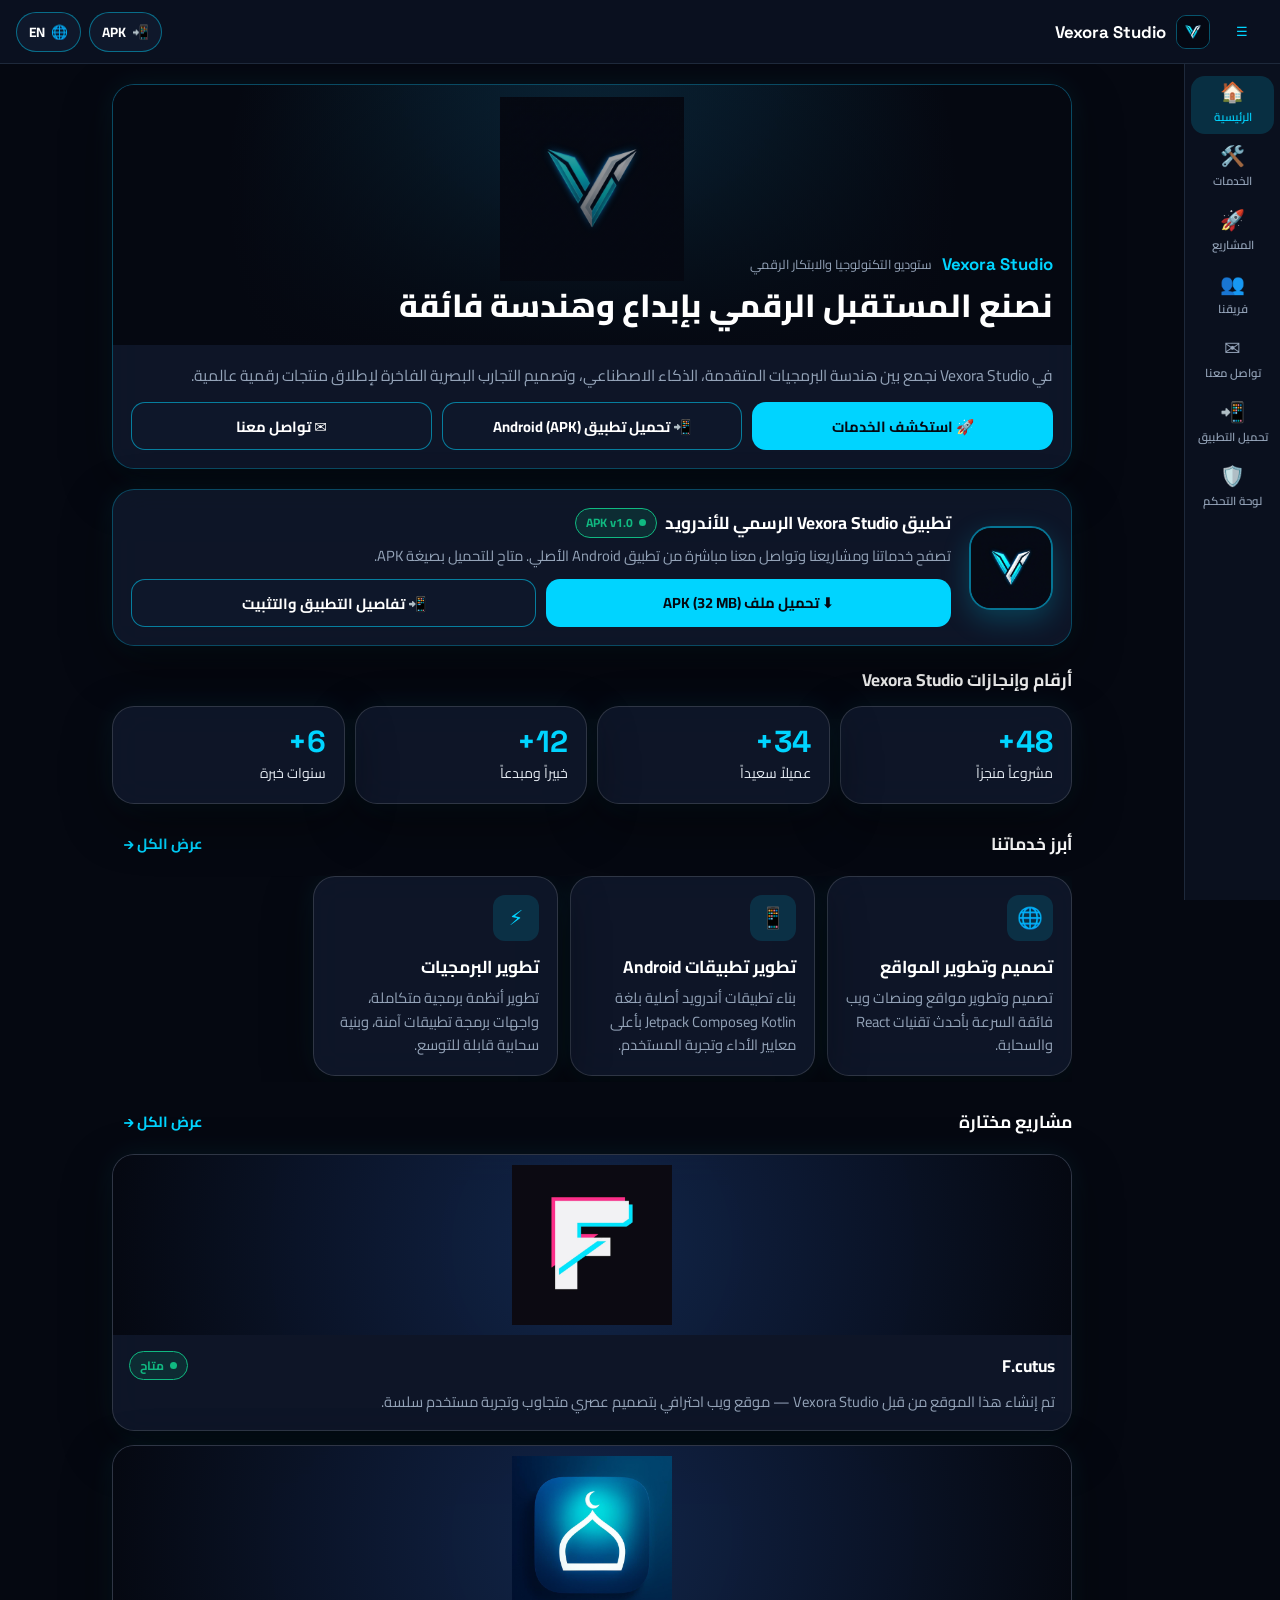
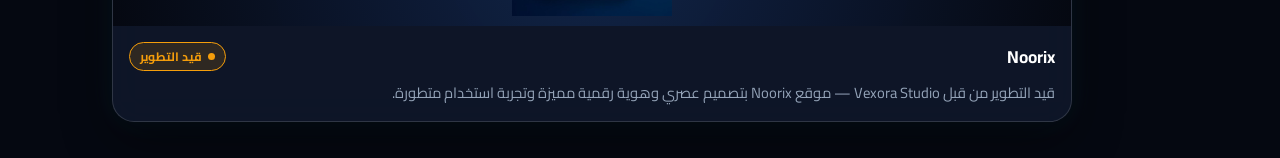
==== website/index.html @ 7e437d77 "chore: add cache busting to assets Append version query strings to CSS and JS file references to ens" ====
<!DOCTYPE html>
<html lang="ar" dir="rtl">
<head>
  <meta charset="UTF-8" />
  <meta name="viewport" content="width=device-width, initial-scale=1.0" />
  <title>Vexora Studio — ستوديو التكنولوجيا والابتكار الرقمي</title>
  <meta name="description" content="Vexora Studio — تصميم وتطوير المواقع، تطبيقات Android، الذكاء الاصطناعي، والهوية البصرية." />
  <meta property="og:image" content="vexora-logo.png" />
  <link id="faviconLink" rel="icon" type="image/png" href="vexora-logo.png" />
  <link rel="preconnect" href="https://fonts.googleapis.com" />
  <link rel="preconnect" href="https://fonts.gstatic.com" crossorigin />
  <link href="https://fonts.googleapis.com/css2?family=Cairo:wght@400;600;700;800&family=Plus+Jakarta+Sans:wght@400;500;600;700;800&family=Space+Grotesk:wght@500;700&display=swap" rel="stylesheet" />
  <link rel="stylesheet" href="styles.css?v=20261126" />
</head>
<body>
  <div class="ambient-bg" aria-hidden="true">
    <div class="glow glow-cyan"></div>
    <div class="glow glow-blue"></div>
  </div>

  <!-- TopAppBar -->
  <header class="top-app-bar">
    <div class="topbar-start">
      <button id="mobileMenuBtn" class="icon-btn" type="button" aria-label="Menu">☰</button>
      <button id="brandHomeBtn" class="brand-btn" type="button">
        <img class="brand-svg" src="vexora-logo.png" alt="Vexora Studio" />
        <span class="brand-name">Vexora Studio</span>
      </button>
    </div>

    <div class="topbar-actions">
      <button id="topbarDownloadBtn" class="lang-chip" type="button" aria-label="Download Android APK">
        <span>📲</span>
        <span id="topbarDownloadLabel">APK</span>
      </button>
      <button id="langToggleBtn" class="lang-chip" type="button" aria-label="Toggle Language">
        <span>🌐</span>
        <span id="langToggleLabel">EN</span>
      </button>
    </div>
  </header>

  <!-- App Shell: NavigationRail + Screen Container -->
  <div class="app-shell">
    <aside id="navRail" class="nav-rail" aria-label="Primary Navigation"></aside>
    <main class="main-content">
      <div id="screenContainer" class="screen-container"></div>
    </main>
  </div>

  <!-- Mobile Bottom NavigationBar -->
  <nav id="bottomNav" class="bottom-nav" aria-label="Bottom Navigation"></nav>

  <!-- ModalNavigationDrawer -->
  <div id="drawerBackdrop" class="drawer-backdrop" hidden></div>
  <aside id="drawerSheet" class="drawer-sheet" hidden aria-label="Navigation Drawer">
    <div class="drawer-header">
      <div style="display:flex;align-items:center;gap:10px;">
        <img class="brand-svg" src="vexora-logo.png" alt="Vexora Studio" />
        <div>
          <div class="brand-name">Vexora Studio</div>
          <span id="drawerTagline" class="brand-sub">ستوديو التكنولوجيا والابتكار الرقمي</span>
        </div>
      </div>
    </div>
    <div id="drawerNavList"></div>
  </aside>

  <!-- Generic Dialog Modal -->
  <div id="modalBackdrop" class="modal-backdrop" role="dialog" aria-modal="true" hidden>
    <div class="glass-card modal-card highlight-border">
      <div class="row-between">
        <h3 id="modalTitle" class="card-title" style="color:var(--neon-cyan);"></h3>
        <button id="closeModalBtn" type="button" class="icon-btn" aria-label="Close">✕</button>
      </div>
      <div id="modalBody" class="stack-list"></div>
    </div>
  </div>

  <div id="toast" class="toast" role="status" aria-live="polite" hidden></div>

  <script src="app.js?v=20261126"></script>
</body>
</html>
---- website/styles.css ----
:root {
  --bg-obsidian: #050811;
  --bg-surface: #0b1120;
  --bg-elevated: #111a2e;
  --glass-fill: rgba(17, 26, 46, 0.8);
  --glass-border: rgba(0, 212, 255, 0.28);
  --glass-white-border: rgba(255, 255, 255, 0.14);

  --neon-cyan: #00d4ff;
  --neon-cyan-glow: rgba(0, 212, 255, 0.35);
  --electric-blue: #2979ff;
  --deep-cobalt: #0a2540;

  --text-primary: #ffffff;
  --text-soft: #e2e8f0;
  --text-muted: #94a3b8;
  --subtle-outline: #1e293b;

  --success: #10b981;
  --warning: #f59e0b;
  --error: #f43f5e;

  --radius-lg: 22px;
  --radius-md: 14px;
  --radius-sm: 10px;
  --shadow-glow: 0 18px 50px rgba(0, 0, 0, 0.45), 0 0 28px rgba(0, 212, 255, 0.08);
  --topbar-h: 64px;
  --bottombar-h: 68px;
  --rail-w: 96px;
}

*,
*::before,
*::after {
  box-sizing: border-box;
}

html,
body {
  margin: 0;
  padding: 0;
  min-height: 100%;
  background-color: var(--bg-obsidian);
  color: var(--text-primary);
  font-family: "Cairo", "Plus Jakarta Sans", system-ui, -apple-system, sans-serif;
  line-height: 1.6;
  overflow-x: hidden;
}

html[dir="ltr"] body {
  font-family: "Plus Jakarta Sans", "Cairo", system-ui, -apple-system, sans-serif;
}

/* Ambient VexoraBackground */
.ambient-bg {
  position: fixed;
  inset: 0;
  z-index: -1;
  pointer-events: none;
  overflow: hidden;
}

.glow {
  position: absolute;
  border-radius: 50%;
  filter: blur(110px);
}

.glow-cyan {
  width: 520px;
  height: 520px;
  top: -140px;
  inset-inline-end: -100px;
  background: radial-gradient(circle, rgba(0, 212, 255, 0.2), transparent 70%);
}

.glow-blue {
  width: 540px;
  height: 540px;
  bottom: -160px;
  inset-inline-start: -120px;
  background: radial-gradient(circle, rgba(41, 121, 255, 0.16), transparent 70%);
}

/* Top App Bar */
.top-app-bar {
  position: sticky;
  top: 0;
  z-index: 40;
  height: var(--topbar-h);
  display: flex;
  align-items: center;
  justify-content: space-between;
  padding: 0 16px;
  background: rgba(11, 17, 32, 0.94);
  backdrop-filter: blur(16px);
  border-bottom: 1px solid var(--subtle-outline);
}

.topbar-start {
  display: flex;
  align-items: center;
  gap: 10px;
}

.icon-btn {
  width: 44px;
  height: 44px;
  border-radius: 12px;
  border: 1px solid transparent;
  background: transparent;
  color: var(--neon-cyan);
  display: grid;
  place-items: center;
  cursor: pointer;
  transition: background 0.18s ease, border-color 0.18s ease;
}

.icon-btn:hover {
  background: rgba(0, 212, 255, 0.1);
  border-color: rgba(0, 212, 255, 0.28);
}

.icon-btn.danger {
  color: var(--error);
}

.icon-btn.danger:hover {
  background: rgba(244, 63, 94, 0.12);
  border-color: rgba(244, 63, 94, 0.35);
}

.brand-btn {
  display: inline-flex;
  align-items: center;
  gap: 10px;
  background: none;
  border: none;
  padding: 0;
  color: inherit;
  cursor: pointer;
  text-align: start;
}

.brand-svg {
  width: 34px;
  height: 34px;
  border-radius: 10px;
  object-fit: cover;
  border: 1px solid rgba(0, 212, 255, 0.35);
  flex-shrink: 0;
}

.brand-name {
  font-family: "Space Grotesk", "Cairo", sans-serif;
  font-weight: 700;
  font-size: 1.05rem;
}

.brand-sub {
  display: block;
  font-size: 0.72rem;
  color: var(--neon-cyan);
}

.topbar-actions {
  display: flex;
  align-items: center;
  gap: 8px;
}

.lang-chip {
  display: inline-flex;
  align-items: center;
  gap: 6px;
  min-height: 40px;
  padding: 0 12px;
  border-radius: 999px;
  border: 1px solid rgba(0, 212, 255, 0.45);
  background: rgba(17, 26, 46, 0.85);
  color: var(--text-primary);
  font-family: inherit;
  font-weight: 700;
  font-size: 0.85rem;
  cursor: pointer;
}

.lang-chip:hover {
  border-color: var(--neon-cyan);
}

.user-pill {
  display: inline-flex;
  align-items: center;
  gap: 6px;
  min-height: 40px;
  padding: 0 12px;
  border-radius: 999px;
  border: 1px solid var(--glass-white-border);
  background: rgba(17, 26, 46, 0.65);
  color: var(--text-soft);
  font-family: inherit;
  font-size: 0.82rem;
  font-weight: 600;
  cursor: pointer;
}

.user-pill:hover {
  border-color: var(--neon-cyan);
}

/* App Shell Layout (Nav Rail + Main Content) */
.app-shell {
  display: flex;
  min-height: calc(100vh - var(--topbar-h));
}

.nav-rail {
  width: var(--rail-w);
  flex-shrink: 0;
  position: sticky;
  top: var(--topbar-h);
  height: calc(100vh - var(--topbar-h));
  background: rgba(11, 17, 32, 0.92);
  border-inline-end: 1px solid var(--subtle-outline);
  display: flex;
  flex-direction: column;
  align-items: center;
  padding: 12px 6px;
  gap: 6px;
  overflow-y: auto;
}

.rail-item {
  width: 100%;
  min-height: 58px;
  padding: 6px 4px;
  border-radius: 14px;
  border: none;
  background: transparent;
  color: var(--text-muted);
  display: flex;
  flex-direction: column;
  align-items: center;
  justify-content: center;
  gap: 4px;
  font-family: inherit;
  font-size: 0.72rem;
  font-weight: 600;
  cursor: pointer;
  transition: background 0.18s ease, color 0.18s ease;
}

.rail-item:hover {
  color: var(--text-primary);
  background: rgba(255, 255, 255, 0.05);
}

.rail-item.active {
  color: var(--neon-cyan);
  background: rgba(0, 212, 255, 0.16);
}

.rail-icon {
  font-size: 1.25rem;
  line-height: 1;
}

.main-content {
  flex: 1;
  min-width: 0;
  padding: 20px 16px 36px;
  display: flex;
  justify-content: center;
}

.screen-container {
  width: min(960px, 100%);
  display: flex;
  flex-direction: column;
  gap: 20px;
}

/* Bottom Navigation Bar (Mobile) */
.bottom-nav {
  display: none;
  position: fixed;
  bottom: 0;
  inset-inline: 0;
  z-index: 40;
  height: var(--bottombar-h);
  background: rgba(11, 17, 32, 0.97);
  backdrop-filter: blur(16px);
  border-top: 1px solid var(--subtle-outline);
  padding: 4px 6px;
  justify-content: space-around;
  align-items: center;
}

.bottom-item {
  flex: 1;
  height: 56px;
  border-radius: 14px;
  border: none;
  background: transparent;
  color: var(--text-muted);
  display: flex;
  flex-direction: column;
  align-items: center;
  justify-content: center;
  gap: 3px;
  font-family: inherit;
  font-size: 0.7rem;
  font-weight: 600;
  cursor: pointer;
}

.bottom-item.active {
  color: var(--neon-cyan);
  background: rgba(0, 212, 255, 0.14);
}

/* Slide-out Modal Drawer */
.drawer-backdrop {
  position: fixed;
  inset: 0;
  z-index: 80;
  background: rgba(5, 8, 17, 0.72);
  backdrop-filter: blur(4px);
}

.drawer-backdrop[hidden] {
  display: none;
}

.drawer-sheet {
  position: fixed;
  top: 0;
  bottom: 0;
  inset-inline-start: 0;
  width: min(310px, 84vw);
  z-index: 90;
  background: var(--bg-surface);
  border-inline-end: 1px solid var(--glass-border);
  display: flex;
  flex-direction: column;
  padding: 18px 14px;
  gap: 6px;
  overflow-y: auto;
}

.drawer-sheet[hidden] {
  display: none;
}

.drawer-header {
  display: flex;
  flex-direction: column;
  gap: 6px;
  padding: 6px 8px 14px;
  border-bottom: 1px solid var(--glass-white-border);
  margin-bottom: 6px;
}

.drawer-email {
  font-size: 0.82rem;
  color: var(--neon-cyan);
  word-break: break-all;
}

.drawer-item {
  width: 100%;
  min-height: 46px;
  padding: 0 14px;
  border-radius: 12px;
  border: none;
  background: transparent;
  color: var(--text-soft);
  display: flex;
  align-items: center;
  gap: 12px;
  font-family: inherit;
  font-size: 0.94rem;
  font-weight: 600;
  cursor: pointer;
  text-align: start;
}

.drawer-item:hover {
  background: rgba(255, 255, 255, 0.06);
}

.drawer-item.active {
  background: rgba(0, 212, 255, 0.16);
  color: var(--neon-cyan);
}

.drawer-spacer {
  flex: 1;
}

.drawer-divider {
  height: 1px;
  background: var(--glass-white-border);
  margin: 8px 0;
}

/* Glass Card */
.glass-card {
  background: var(--glass-fill);
  backdrop-filter: blur(18px);
  -webkit-backdrop-filter: blur(18px);
  border: 1px solid var(--glass-white-border);
  border-radius: var(--radius-lg);
  padding: 18px;
  box-shadow: var(--shadow-glow);
}

.glass-card.highlight-border {
  border-color: var(--glass-border);
}

.glass-card.no-pad {
  padding: 0;
  overflow: hidden;
}

/* Home Hero */
.hero-banner-wrap {
  position: relative;
  height: 260px;
  width: 100%;
  overflow: hidden;
  background: radial-gradient(circle at center 38%, rgba(0, 212, 255, 0.14), #050811 72%);
}

.hero-banner-img {
  width: 100%;
  height: 100%;
  object-fit: contain;
  padding: 12px 16px 64px;
  display: block;
}

.hero-banner-gradient {
  position: absolute;
  inset: 0;
  background: linear-gradient(
    to bottom,
    rgba(5, 8, 17, 0.18) 0%,
    rgba(5, 8, 17, 0.95) 100%
  );
}

.hero-banner-overlay {
  position: absolute;
  inset-inline: 0;
  bottom: 0;
  padding: 18px;
  display: flex;
  flex-direction: column;
  gap: 8px;
}

.hero-title {
  margin: 0;
  font-size: clamp(1.35rem, 2.8vw, 2rem);
  font-weight: 800;
  line-height: 1.3;
}

.hero-body {
  padding: 18px;
  display: flex;
  flex-direction: column;
  gap: 14px;
}

.hero-subtitle {
  margin: 0;
  color: var(--text-muted);
  font-size: 0.98rem;
}

.btn-row {
  display: flex;
  flex-wrap: wrap;
  gap: 10px;
}

.btn-row > .btn {
  flex: 1;
  min-width: 150px;
}

/* Buttons */
.btn {
  display: inline-flex;
  align-items: center;
  justify-content: center;
  gap: 8px;
  min-height: 48px;
  padding: 0 18px;
  border-radius: var(--radius-md);
  font-family: inherit;
  font-size: 0.92rem;
  font-weight: 700;
  cursor: pointer;
  border: 1px solid transparent;
  text-decoration: none;
  transition: transform 0.15s ease, box-shadow 0.2s ease, background 0.2s ease;
}

.btn:hover {
  transform: translateY(-1px);
}

.btn-sm {
  min-height: 40px;
  padding: 0 14px;
  font-size: 0.84rem;
}

.btn-full {
  width: 100%;
}

.btn-primary {
  background: var(--neon-cyan);
  color: #050811;
}

.btn-outline {
  background: rgba(17, 26, 46, 0.55);
  color: var(--text-primary);
  border-color: rgba(0, 212, 255, 0.55);
}

.btn-outline:hover {
  background: rgba(0, 212, 255, 0.12);
}

.btn-text {
  background: transparent;
  color: var(--neon-cyan);
  min-height: 40px;
  padding: 0 10px;
}

/* Stats Grid (2x2 on mobile, 4 cols on wide) */
.stats-grid {
  display: grid;
  grid-template-columns: repeat(4, 1fr);
  gap: 10px;
}

.stat-value {
  font-family: "Space Grotesk", "Cairo", sans-serif;
  font-size: 1.9rem;
  font-weight: 700;
  color: var(--neon-cyan);
  line-height: 1.1;
}

.stat-label {
  margin-top: 4px;
  font-size: 0.88rem;
  color: var(--text-soft);
}

/* Section Headers */
.section-header-row {
  display: flex;
  align-items: center;
  justify-content: space-between;
  gap: 12px;
}

.screen-title {
  margin: 0;
  font-size: clamp(1.4rem, 2.5vw, 1.85rem);
  font-weight: 800;
}

.screen-subtitle {
  margin: 4px 0 0;
  color: var(--text-muted);
  font-size: 0.96rem;
}

/* Horizontal Featured Services Row */
.horizontal-scroll {
  display: flex;
  gap: 12px;
  overflow-x: auto;
  padding-bottom: 6px;
}

.featured-srv-card {
  width: 245px;
  flex-shrink: 0;
  cursor: pointer;
}

.service-icon-box {
  width: 46px;
  height: 46px;
  border-radius: 12px;
  display: grid;
  place-items: center;
  background: rgba(0, 212, 255, 0.14);
  color: var(--neon-cyan);
  font-size: 1.3rem;
}

/* Filter Chips & Segmented Tabs */
.chips-scroll {
  display: flex;
  flex-wrap: wrap;
  gap: 8px;
}

.chip-btn {
  min-height: 38px;
  padding: 0 14px;
  border-radius: 999px;
  border: 1px solid var(--subtle-outline);
  background: var(--bg-surface);
  color: var(--text-soft);
  font-family: inherit;
  font-size: 0.84rem;
  font-weight: 600;
  cursor: pointer;
}

.chip-btn.active {
  background: rgba(0, 212, 255, 0.2);
  color: var(--neon-cyan);
  border-color: var(--neon-cyan);
}

.tab-strip {
  display: flex;
  border-bottom: 1px solid var(--subtle-outline);
  background: rgba(11, 17, 32, 0.7);
  border-radius: 14px 14px 0 0;
  overflow-x: auto;
}

.tab-strip-btn {
  flex: 1;
  min-height: 48px;
  padding: 0 14px;
  border: none;
  border-bottom: 2px solid transparent;
  background: transparent;
  color: var(--text-muted);
  font-family: inherit;
  font-size: 0.9rem;
  font-weight: 700;
  cursor: pointer;
  white-space: nowrap;
}

.tab-strip-btn.active {
  color: var(--neon-cyan);
  border-bottom-color: var(--neon-cyan);
  background: rgba(0, 212, 255, 0.08);
}

/* Cards & Grids */
.stack-list {
  display: flex;
  flex-direction: column;
  gap: 14px;
}

.two-col-grid {
  display: grid;
  grid-template-columns: repeat(auto-fill, minmax(310px, 1fr));
  gap: 14px;
}

.project-img {
  width: 100%;
  height: 180px;
  object-fit: cover;
  display: block;
  background: var(--bg-surface);
}

.project-img.contain {
  object-fit: contain;
  padding: 10px;
  background: radial-gradient(circle, rgba(41, 121, 255, 0.16), #050811);
}

.card-inner {
  padding: 16px;
  display: flex;
  flex-direction: column;
  gap: 10px;
}

.row-between {
  display: flex;
  align-items: center;
  justify-content: space-between;
  gap: 10px;
}

.card-title {
  margin: 0;
  font-size: 1.08rem;
  font-weight: 700;
}

.muted-text {
  color: var(--text-muted);
  font-size: 0.92rem;
  margin: 0;
}

/* Status Pill & Tech Chip */
.status-pill {
  display: inline-flex;
  align-items: center;
  gap: 6px;
  padding: 4px 10px;
  border-radius: 999px;
  font-size: 0.76rem;
  font-weight: 700;
  border: 1px solid currentColor;
  white-space: nowrap;
}

.status-pill.cyan {
  color: var(--neon-cyan);
  background: rgba(0, 212, 255, 0.14);
}
.status-pill.success {
  color: var(--success);
  background: rgba(16, 185, 129, 0.14);
}
.status-pill.warning {
  color: var(--warning);
  background: rgba(245, 158, 11, 0.14);
}
.status-pill.error {
  color: var(--error);
  background: rgba(244, 63, 94, 0.14);
}

.pill-dot {
  width: 7px;
  height: 7px;
  border-radius: 50%;
  background: currentColor;
}

.tech-chip {
  display: inline-block;
  padding: 4px 10px;
  border-radius: 8px;
  font-size: 0.76rem;
  font-weight: 600;
  background: rgba(30, 41, 59, 0.75);
  border: 1px solid var(--glass-white-border);
  color: var(--text-soft);
}

.chips-wrap {
  display: flex;
  flex-wrap: wrap;
  gap: 6px;
}

/* Team Banner & Avatar */
.team-banner {
  width: 100%;
  height: 165px;
  object-fit: cover;
  border-radius: var(--radius-lg);
  display: block;
}

.member-row {
  display: flex;
  align-items: center;
  gap: 14px;
}

.member-avatar-img {
  width: 68px;
  height: 68px;
  border-radius: 50%;
  object-fit: cover;
  border: 2px solid var(--neon-cyan);
  flex-shrink: 0;
}

.member-avatar-fallback {
  width: 58px;
  height: 58px;
  border-radius: 50%;
  display: grid;
  place-items: center;
  background: var(--deep-cobalt);
  border: 1.5px solid var(--neon-cyan);
  color: var(--neon-cyan);
  font-weight: 700;
  font-size: 1.05rem;
  flex-shrink: 0;
}

/* Forms */
.field {
  display: flex;
  flex-direction: column;
  gap: 6px;
}

.field label {
  font-size: 0.85rem;
  font-weight: 600;
  color: var(--text-soft);
}

.field input,
.field textarea,
.field select {
  width: 100%;
  padding: 12px 14px;
  border-radius: var(--radius-sm);
  border: 1px solid var(--subtle-outline);
  background: var(--bg-surface);
  color: var(--text-primary);
  font-family: inherit;
  font-size: 0.94rem;
  outline: none;
}

.field input:focus,
.field textarea:focus,
.field select:focus {
  border-color: var(--neon-cyan);
}

.checkbox-row {
  display: flex;
  align-items: center;
  gap: 10px;
  font-size: 0.9rem;
  cursor: pointer;
}

.checkbox-row input {
  width: 18px;
  height: 18px;
  accent-color: var(--neon-cyan);
}

.error-text {
  color: var(--error);
  font-size: 0.86rem;
}

.success-text {
  color: var(--success);
  font-size: 0.86rem;
}

/* AI Assistant */
.chat-box {
  min-height: 320px;
  max-height: 430px;
  overflow-y: auto;
  display: flex;
  flex-direction: column;
  gap: 10px;
  padding: 12px;
  border-radius: var(--radius-md);
  background: rgba(5, 8, 17, 0.7);
  border: 1px solid var(--subtle-outline);
}

.chat-bubble {
  max-width: 86%;
  padding: 12px 15px;
  border-radius: 16px;
  white-space: pre-line;
  font-size: 0.92rem;
}

.chat-bubble.bot {
  align-self: flex-start;
  background: var(--bg-elevated);
  border: 1px solid rgba(0, 212, 255, 0.25);
  color: var(--text-soft);
}

.chat-bubble.user {
  align-self: flex-end;
  background: rgba(0, 212, 255, 0.16);
  border: 1px solid rgba(0, 212, 255, 0.48);
}

.chat-input-row {
  display: flex;
  gap: 10px;
}

.chat-input-row input {
  flex: 1;
  min-height: 48px;
  padding: 0 14px;
  border-radius: var(--radius-md);
  border: 1px solid var(--subtle-outline);
  background: var(--bg-surface);
  color: var(--text-primary);
  font-family: inherit;
  font-size: 0.94rem;
}

/* Modal & Toast */
.modal-backdrop {
  position: fixed;
  inset: 0;
  z-index: 100;
  background: rgba(5, 8, 17, 0.8);
  backdrop-filter: blur(8px);
  display: grid;
  place-items: center;
  padding: 16px;
}

.modal-backdrop[hidden] {
  display: none;
}

.modal-card {
  width: min(560px, 100%);
  max-height: 88vh;
  overflow-y: auto;
  display: flex;
  flex-direction: column;
  gap: 12px;
}

.pdf-frame {
  width: 100%;
  height: 420px;
  border: 1px solid var(--subtle-outline);
  border-radius: 12px;
  background: #ffffff;
}

.toast {
  position: fixed;
  bottom: 84px;
  inset-inline-end: 20px;
  z-index: 120;
  padding: 12px 18px;
  border-radius: 12px;
  background: var(--bg-elevated);
  border: 1px solid var(--neon-cyan);
  color: var(--text-primary);
  box-shadow: var(--shadow-glow);
  font-weight: 600;
}

@media (max-width: 760px) {
  .nav-rail {
    display: none;
  }

  .bottom-nav {
    display: flex;
  }

  .main-content {
    padding-bottom: calc(var(--bottombar-h) + 24px);
  }

  .stats-grid {
    grid-template-columns: repeat(2, 1fr);
  }
}

/* Android APK Download Section */
.app-download-hero {
  display: flex;
  flex-wrap: wrap;
  align-items: center;
  gap: 18px;
}

.app-icon-badge {
  width: 84px;
  height: 84px;
  border-radius: 22px;
  object-fit: cover;
  border: 2px solid rgba(0, 212, 255, 0.5);
  box-shadow: 0 10px 28px rgba(0, 212, 255, 0.22);
  flex-shrink: 0;
}

.spec-grid {
  display: grid;
  grid-template-columns: repeat(auto-fit, minmax(150px, 1fr));
  gap: 10px;
}

.spec-item {
  background: rgba(17, 26, 46, 0.55);
  border: 1px solid var(--glass-white-border);
  border-radius: 14px;
  padding: 12px;
}

.spec-label {
  font-size: 0.78rem;
  color: var(--text-muted);
}

.spec-value {
  margin-top: 4px;
  font-weight: 700;
  color: var(--neon-cyan);
  font-family: "Space Grotesk", "Cairo", sans-serif;
  word-break: break-word;
}

.install-steps {
  display: flex;
  flex-direction: column;
  gap: 12px;
}

.install-step {
  display: flex;
  align-items: flex-start;
  gap: 12px;
}

.install-step-num {
  width: 28px;
  height: 28px;
  border-radius: 50%;
  background: rgba(0, 212, 255, 0.18);
  border: 1px solid rgba(0, 212, 255, 0.45);
  color: var(--neon-cyan);
  font-weight: 700;
  font-size: 0.85rem;
  display: grid;
  place-items: center;
  flex-shrink: 0;
}
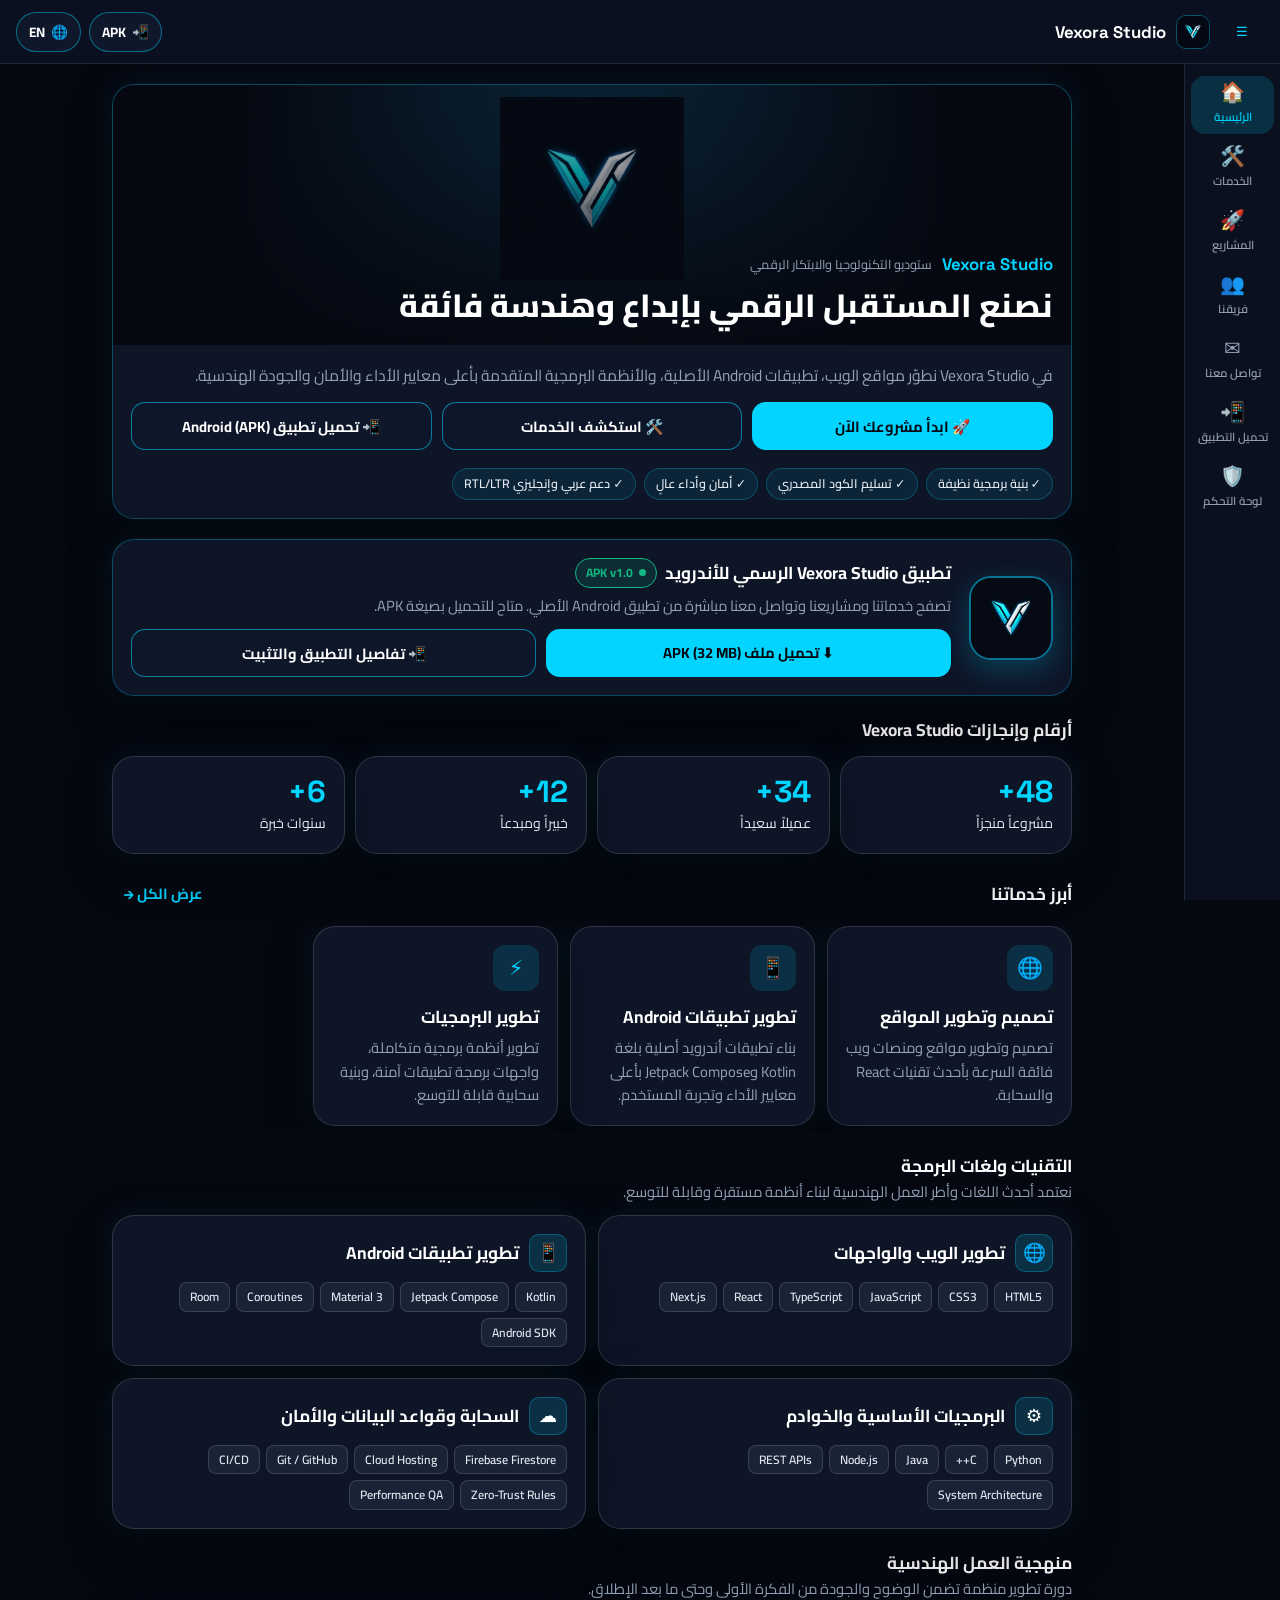
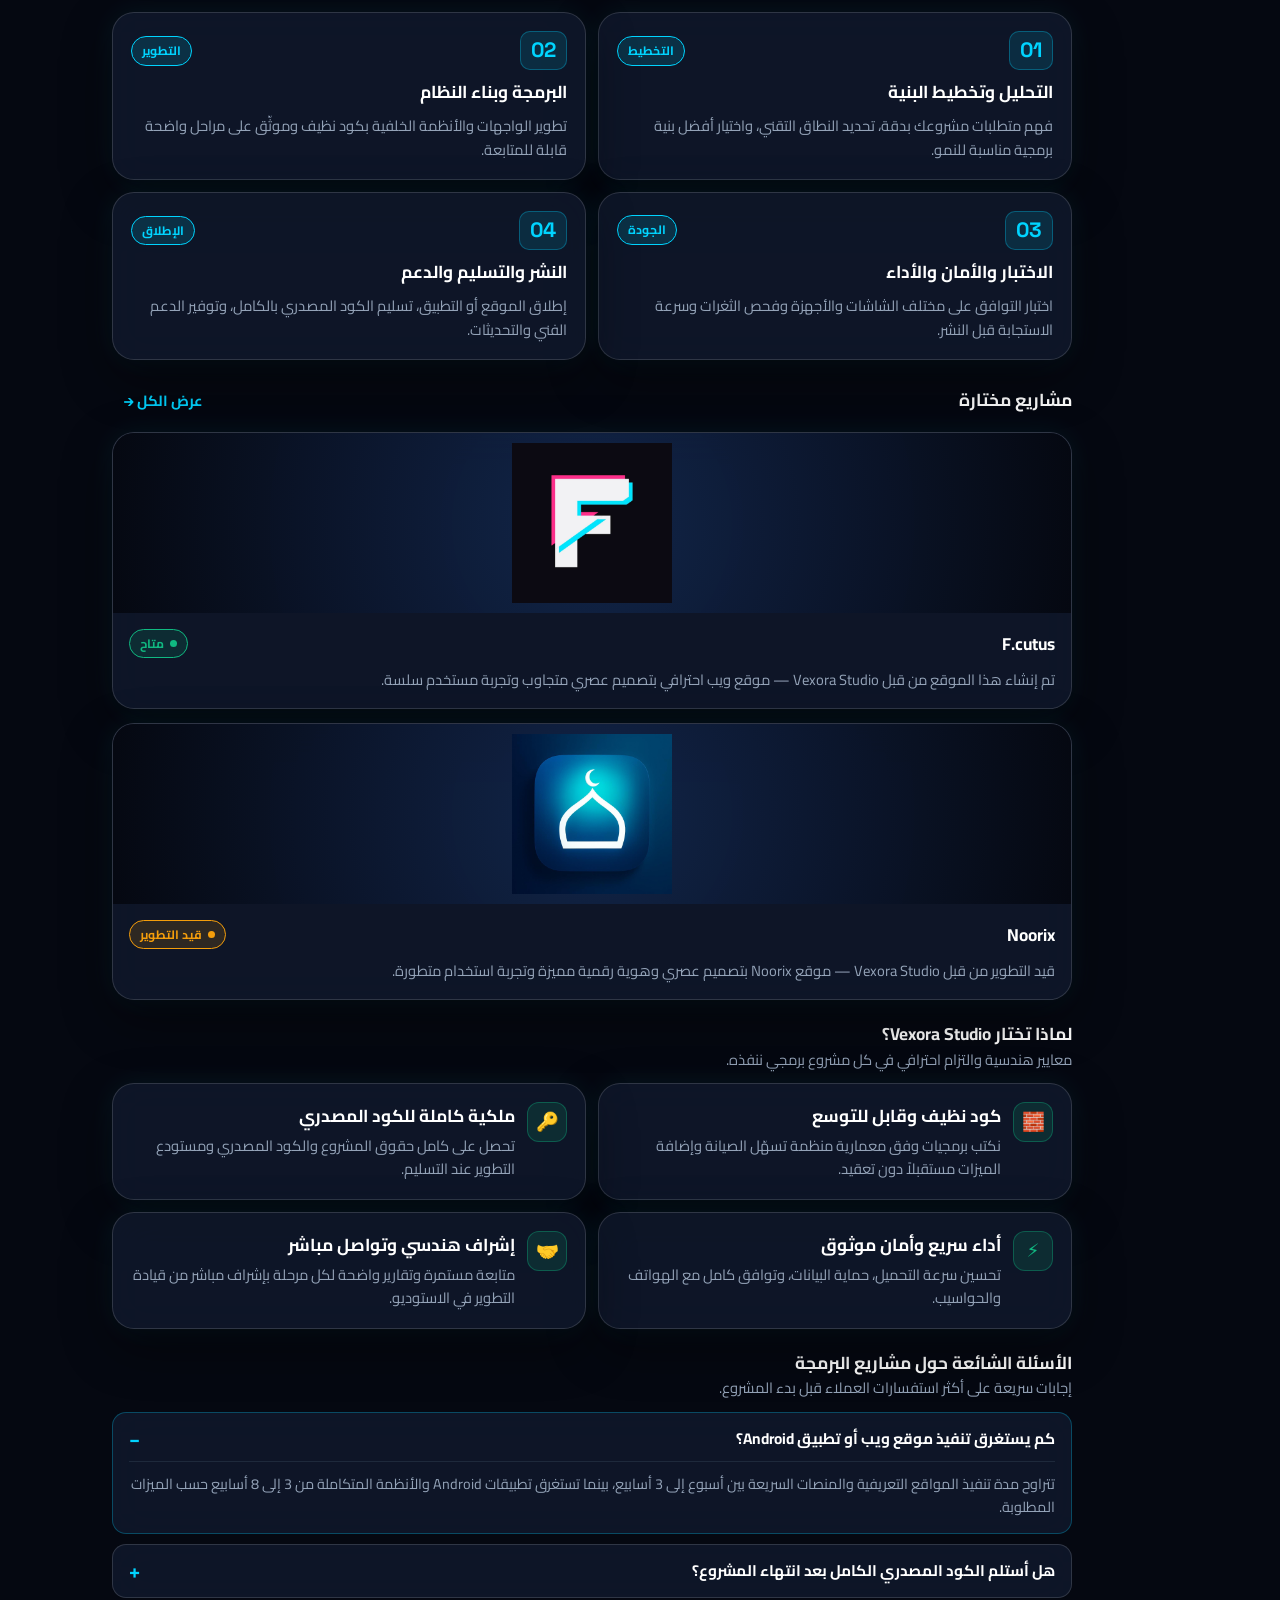
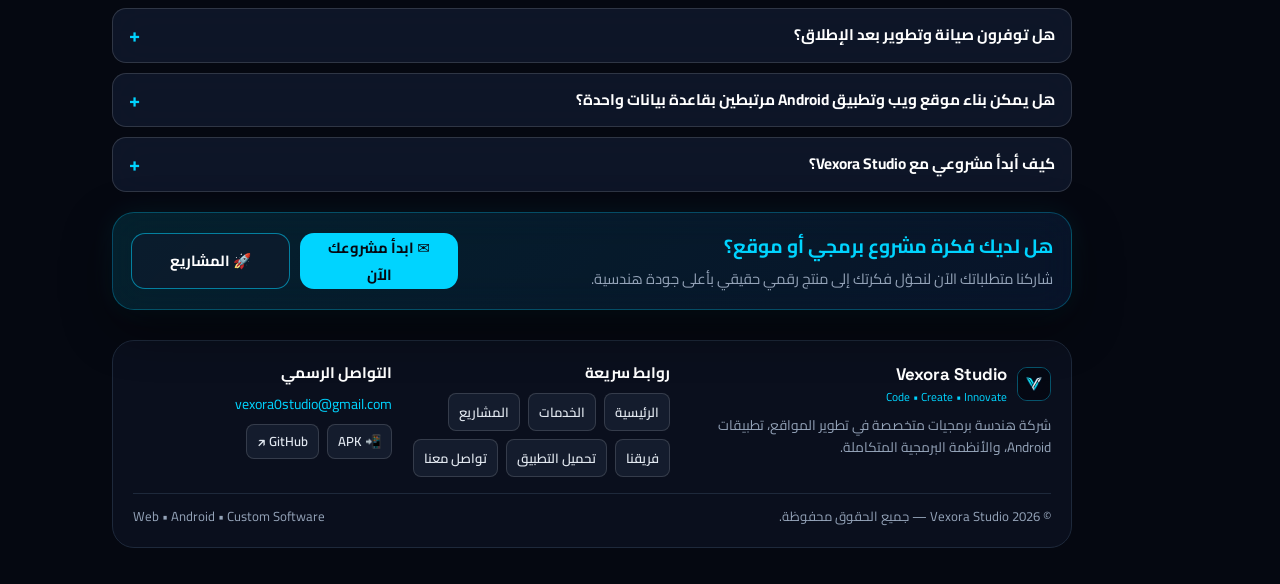
==== commit 305869a9: "feat: enhance homepage with tech stack and branding Updated meta tags for improved SEO and social sh" ====
--- a/website/index.html
+++ b/website/index.html
@@ -3,14 +3,18 @@
 <head>
   <meta charset="UTF-8" />
   <meta name="viewport" content="width=device-width, initial-scale=1.0" />
-  <title>Vexora Studio — ستوديو التكنولوجيا والابتكار الرقمي</title>
-  <meta name="description" content="Vexora Studio — تصميم وتطوير المواقع، تطبيقات Android، الذكاء الاصطناعي، والهوية البصرية." />
+  <title>Vexora Studio — شركة هندسة البرمجيات وتطوير المواقع وتطبيقات Android</title>
+  <meta name="description" content="Vexora Studio — شركة برمجيات وهندسة رقمية متخصصة في تطوير المواقع، تطبيقات Android، والأنظمة البرمجية المتكاملة." />
+  <meta name="theme-color" content="#050811" />
+  <meta property="og:title" content="Vexora Studio — Software Engineering Studio" />
+  <meta property="og:description" content="تطوير المواقع، تطبيقات Android الأصلية، والأنظمة البرمجية المتقدمة." />
+  <meta property="og:type" content="website" />
   <meta property="og:image" content="vexora-logo.png" />
   <link id="faviconLink" rel="icon" type="image/png" href="vexora-logo.png" />
   <link rel="preconnect" href="https://fonts.googleapis.com" />
   <link rel="preconnect" href="https://fonts.gstatic.com" crossorigin />
   <link href="https://fonts.googleapis.com/css2?family=Cairo:wght@400;600;700;800&family=Plus+Jakarta+Sans:wght@400;500;600;700;800&family=Space+Grotesk:wght@500;700&display=swap" rel="stylesheet" />
-  <link rel="stylesheet" href="styles.css?v=20261126" />
+  <link rel="stylesheet" href="styles.css?v=20261126b" />
 </head>
 <body>
   <div class="ambient-bg" aria-hidden="true">
@@ -79,6 +83,6 @@
 
   <div id="toast" class="toast" role="status" aria-live="polite" hidden></div>
 
-  <script src="app.js?v=20261126"></script>
+  <script src="app.js?v=20261126b"></script>
 </body>
 </html>
--- a/website/styles.css
+++ b/website/styles.css
@@ -1057,3 +1057,270 @@
   flex-shrink: 0;
 }
 
+/* Software Company Sections */
+.hero-trust-row {
+  display: flex;
+  flex-wrap: wrap;
+  gap: 8px;
+  padding-top: 4px;
+}
+
+.trust-badge {
+  display: inline-flex;
+  align-items: center;
+  gap: 6px;
+  padding: 5px 11px;
+  border-radius: 999px;
+  font-size: 0.78rem;
+  font-weight: 600;
+  color: var(--text-soft);
+  background: rgba(0, 212, 255, 0.08);
+  border: 1px solid rgba(0, 212, 255, 0.24);
+}
+
+.section-block {
+  display: flex;
+  flex-direction: column;
+  gap: 12px;
+}
+
+.section-desc {
+  margin: 0;
+  color: var(--text-muted);
+  font-size: 0.92rem;
+}
+
+.tech-stack-grid {
+  display: grid;
+  grid-template-columns: repeat(2, 1fr);
+  gap: 12px;
+}
+
+.tech-cat-card {
+  display: flex;
+  flex-direction: column;
+  gap: 10px;
+}
+
+.tech-cat-head {
+  display: flex;
+  align-items: center;
+  gap: 10px;
+}
+
+.tech-cat-icon {
+  width: 38px;
+  height: 38px;
+  border-radius: 10px;
+  display: grid;
+  place-items: center;
+  background: rgba(0, 212, 255, 0.14);
+  border: 1px solid rgba(0, 212, 255, 0.28);
+  font-size: 1.15rem;
+  flex-shrink: 0;
+}
+
+.process-grid {
+  display: grid;
+  grid-template-columns: repeat(2, 1fr);
+  gap: 12px;
+}
+
+.process-card {
+  display: flex;
+  flex-direction: column;
+  gap: 8px;
+}
+
+.process-top {
+  display: flex;
+  align-items: center;
+  justify-content: space-between;
+  gap: 8px;
+}
+
+.process-num {
+  font-family: "Space Grotesk", "Cairo", sans-serif;
+  font-size: 1.3rem;
+  font-weight: 700;
+  color: var(--neon-cyan);
+  background: rgba(0, 212, 255, 0.12);
+  border: 1px solid rgba(0, 212, 255, 0.3);
+  border-radius: 10px;
+  padding: 2px 10px;
+}
+
+.guarantees-grid {
+  display: grid;
+  grid-template-columns: repeat(2, 1fr);
+  gap: 12px;
+}
+
+.guarantee-card {
+  display: flex;
+  align-items: flex-start;
+  gap: 12px;
+}
+
+.guarantee-icon {
+  width: 40px;
+  height: 40px;
+  border-radius: 12px;
+  display: grid;
+  place-items: center;
+  background: rgba(16, 185, 129, 0.14);
+  border: 1px solid rgba(16, 185, 129, 0.35);
+  color: var(--success);
+  font-size: 1.15rem;
+  flex-shrink: 0;
+}
+
+.faq-list {
+  display: flex;
+  flex-direction: column;
+  gap: 10px;
+}
+
+.faq-item {
+  background: var(--glass-fill);
+  backdrop-filter: blur(18px);
+  -webkit-backdrop-filter: blur(18px);
+  border: 1px solid var(--glass-white-border);
+  border-radius: var(--radius-md);
+  padding: 14px 16px;
+  transition: border-color 0.2s ease;
+}
+
+.faq-item[open] {
+  border-color: var(--glass-border);
+}
+
+.faq-item summary {
+  list-style: none;
+  cursor: pointer;
+  font-weight: 700;
+  font-size: 0.96rem;
+  color: var(--text-primary);
+  display: flex;
+  align-items: center;
+  justify-content: space-between;
+  gap: 12px;
+}
+
+.faq-item summary::-webkit-details-marker {
+  display: none;
+}
+
+.faq-item summary::after {
+  content: "+";
+  color: var(--neon-cyan);
+  font-size: 1.25rem;
+  font-weight: 700;
+  line-height: 1;
+  flex-shrink: 0;
+}
+
+.faq-item[open] summary::after {
+  content: "−";
+}
+
+.faq-answer {
+  margin: 10px 0 0;
+  padding-top: 10px;
+  border-top: 1px solid var(--subtle-outline);
+  color: var(--text-muted);
+  font-size: 0.9rem;
+}
+
+.cta-banner {
+  display: flex;
+  flex-wrap: wrap;
+  align-items: center;
+  justify-content: space-between;
+  gap: 16px;
+  background: linear-gradient(135deg, rgba(0, 212, 255, 0.12), rgba(41, 121, 255, 0.1));
+}
+
+.form-two-col {
+  display: grid;
+  grid-template-columns: repeat(2, 1fr);
+  gap: 12px;
+}
+
+.sla-pill {
+  display: inline-flex;
+  align-items: center;
+  gap: 8px;
+  padding: 8px 12px;
+  border-radius: var(--radius-sm);
+  background: rgba(16, 185, 129, 0.12);
+  border: 1px solid rgba(16, 185, 129, 0.35);
+  color: var(--text-soft);
+  font-size: 0.84rem;
+}
+
+/* Site Footer */
+.site-footer {
+  margin-top: 10px;
+  padding: 20px;
+  background: rgba(11, 17, 32, 0.86);
+  border: 1px solid var(--subtle-outline);
+  border-radius: var(--radius-lg);
+  display: flex;
+  flex-direction: column;
+  gap: 16px;
+}
+
+.footer-grid {
+  display: grid;
+  grid-template-columns: 1.4fr 1fr 1fr;
+  gap: 18px;
+}
+
+.footer-links {
+  display: flex;
+  flex-wrap: wrap;
+  gap: 8px;
+}
+
+.footer-link-btn {
+  background: rgba(30, 41, 59, 0.55);
+  border: 1px solid var(--glass-white-border);
+  border-radius: 8px;
+  color: var(--text-soft);
+  padding: 6px 10px;
+  font-family: inherit;
+  font-size: 0.82rem;
+  font-weight: 600;
+  cursor: pointer;
+  text-decoration: none;
+}
+
+.footer-link-btn:hover {
+  border-color: var(--neon-cyan);
+  color: var(--neon-cyan);
+}
+
+.footer-bottom {
+  padding-top: 12px;
+  border-top: 1px solid var(--subtle-outline);
+  display: flex;
+  flex-wrap: wrap;
+  align-items: center;
+  justify-content: space-between;
+  gap: 8px;
+  font-size: 0.82rem;
+  color: var(--text-muted);
+}
+
+@media (max-width: 760px) {
+  .tech-stack-grid,
+  .process-grid,
+  .guarantees-grid,
+  .form-two-col,
+  .footer-grid {
+    grid-template-columns: 1fr;
+  }
+}
+
+
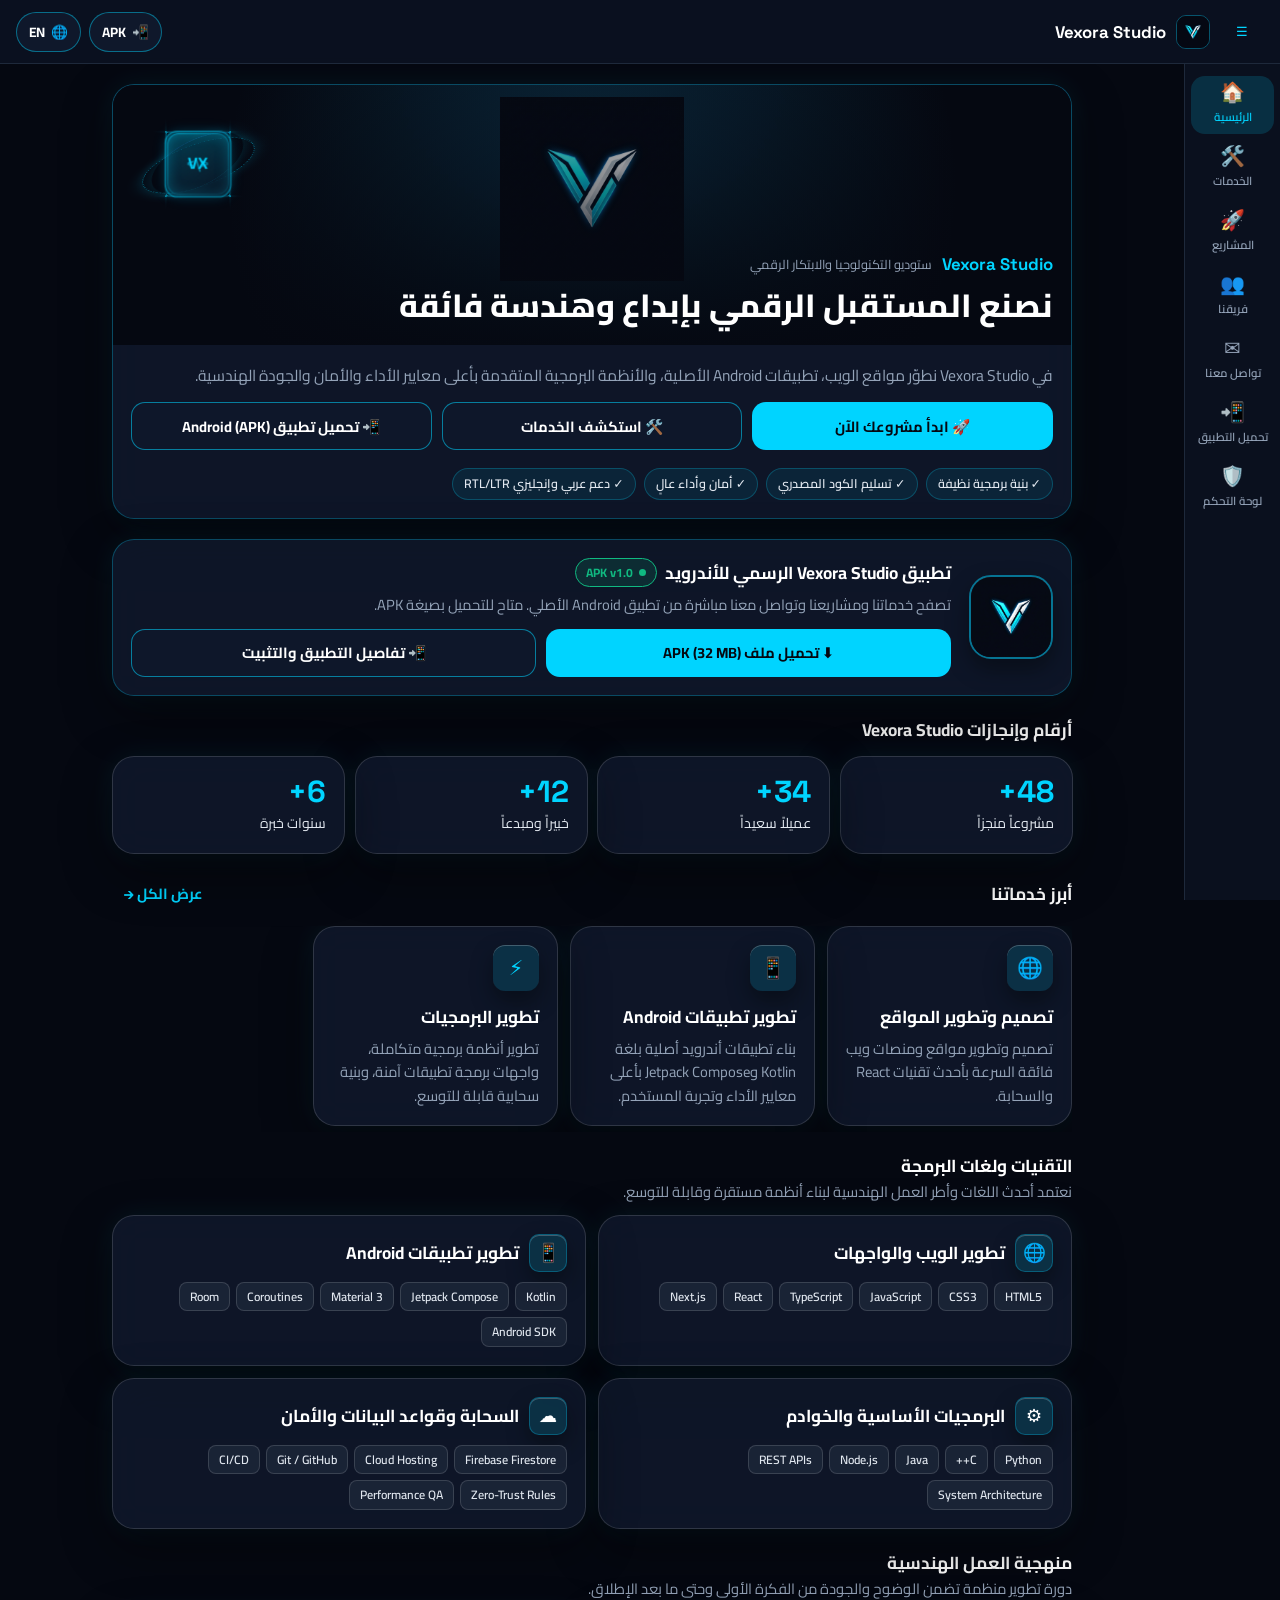
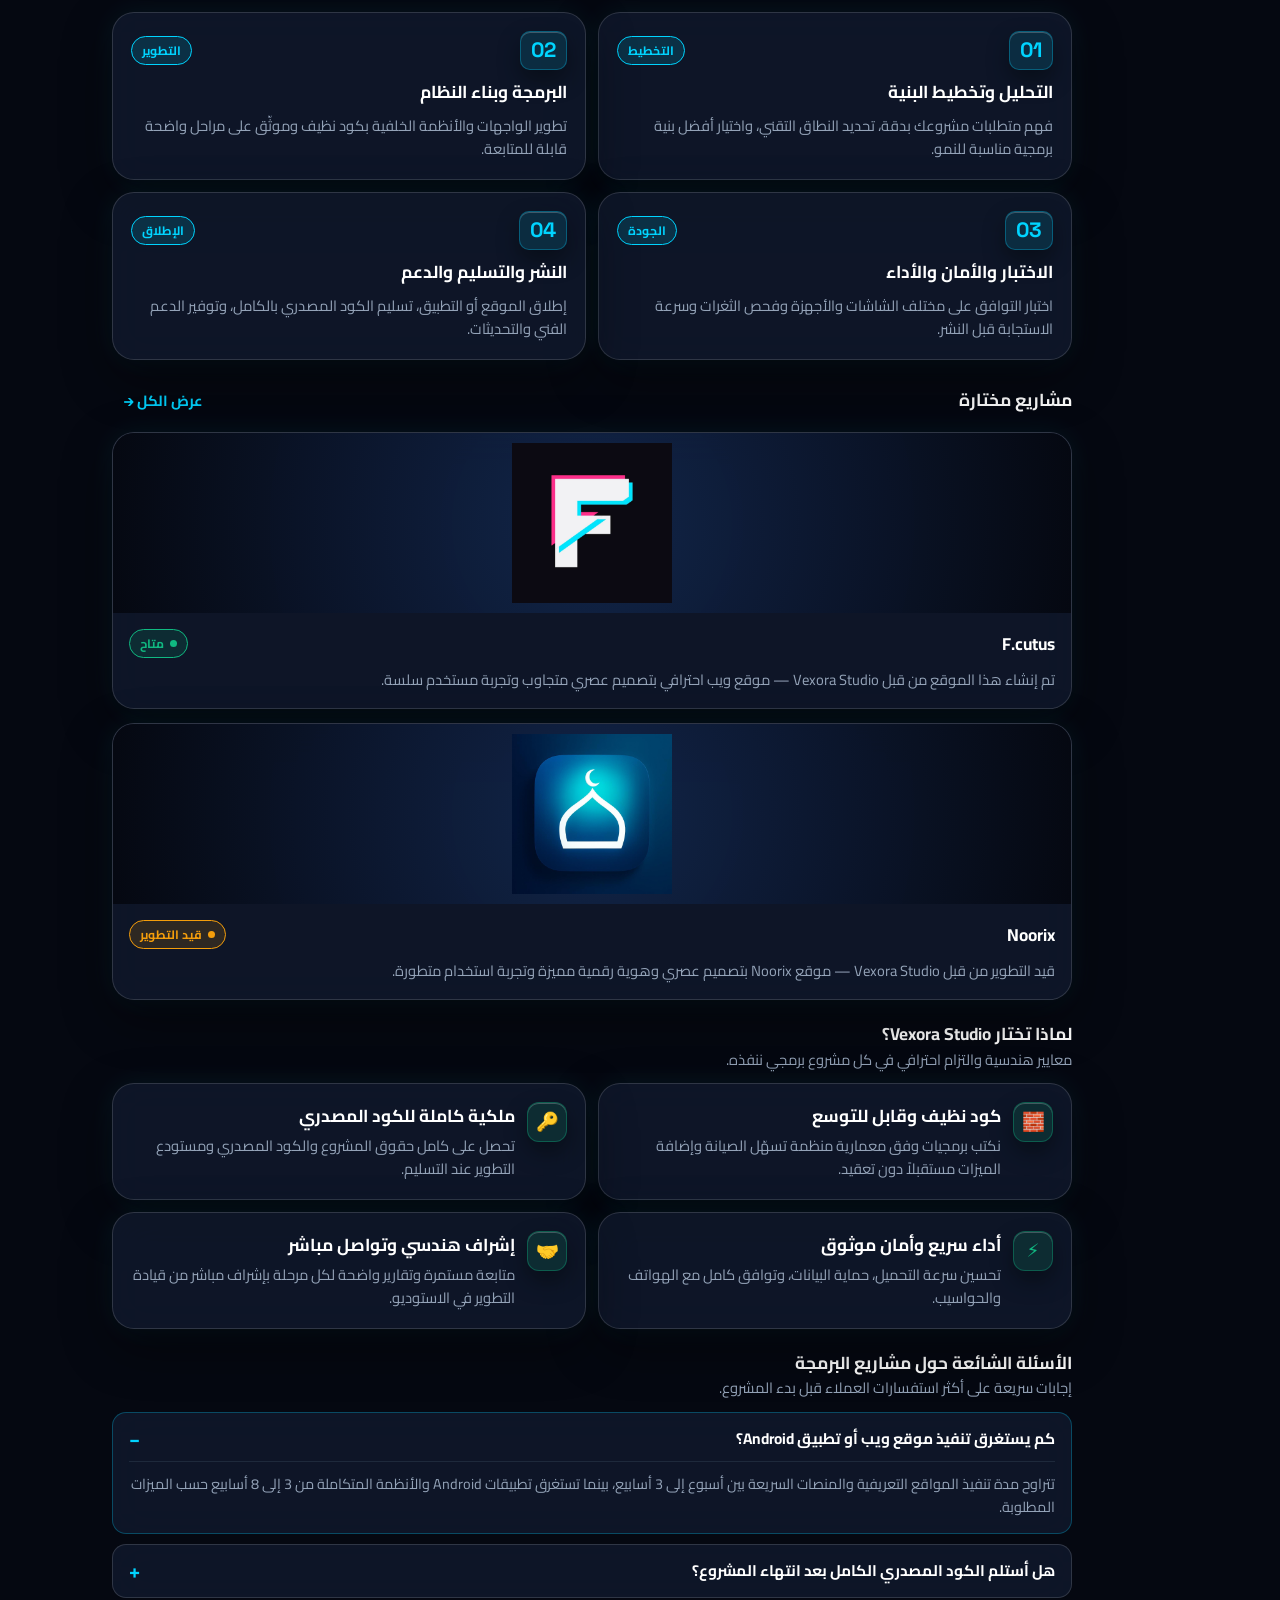
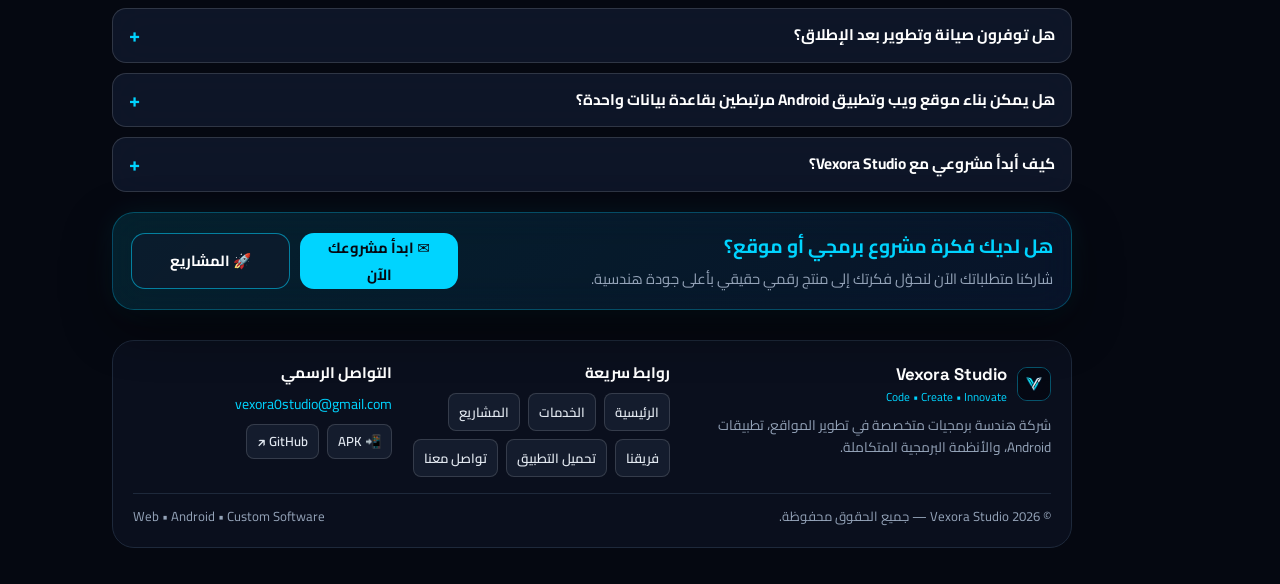
==== commit bc990f3b: "feat: add 3D ambient visuals and hero animations Enhance the UI with a 3D perspective grid, floating" ====
--- a/website/index.html
+++ b/website/index.html
@@ -14,10 +14,27 @@
   <link rel="preconnect" href="https://fonts.googleapis.com" />
   <link rel="preconnect" href="https://fonts.gstatic.com" crossorigin />
   <link href="https://fonts.googleapis.com/css2?family=Cairo:wght@400;600;700;800&family=Plus+Jakarta+Sans:wght@400;500;600;700;800&family=Space+Grotesk:wght@500;700&display=swap" rel="stylesheet" />
-  <link rel="stylesheet" href="styles.css?v=20261126b" />
+  <link rel="stylesheet" href="styles.css?v=20261126c" />
 </head>
 <body>
   <div class="ambient-bg" aria-hidden="true">
+    <div class="ambient-3d-grid"></div>
+    <div class="ambient-cube-float">
+      <span class="ambient-cube-face f1"></span>
+      <span class="ambient-cube-face f2"></span>
+      <span class="ambient-cube-face f3"></span>
+      <span class="ambient-cube-face f4"></span>
+      <span class="ambient-cube-face f5"></span>
+      <span class="ambient-cube-face f6"></span>
+    </div>
+    <div class="ambient-cube-float alt">
+      <span class="ambient-cube-face f1"></span>
+      <span class="ambient-cube-face f2"></span>
+      <span class="ambient-cube-face f3"></span>
+      <span class="ambient-cube-face f4"></span>
+      <span class="ambient-cube-face f5"></span>
+      <span class="ambient-cube-face f6"></span>
+    </div>
     <div class="glow glow-cyan"></div>
     <div class="glow glow-blue"></div>
   </div>
@@ -83,6 +100,6 @@
 
   <div id="toast" class="toast" role="status" aria-live="polite" hidden></div>
 
-  <script src="app.js?v=20261126b"></script>
+  <script src="app.js?v=20261126c"></script>
 </body>
 </html>
--- a/website/styles.css
+++ b/website/styles.css
@@ -1323,4 +1323,258 @@
   }
 }
 
-
+/* =========================================================
+   3D Visuals, Perspective Grid & Interactive Tilt Effects
+   ========================================================= */
+.ambient-3d-grid {
+  position: absolute;
+  inset-inline: -20%;
+  bottom: -120px;
+  height: 55vh;
+  background-image:
+    linear-gradient(to right, rgba(0, 212, 255, 0.08) 1px, transparent 1px),
+    linear-gradient(to bottom, rgba(0, 212, 255, 0.08) 1px, transparent 1px);
+  background-size: 54px 54px;
+  transform: perspective(650px) rotateX(68deg);
+  transform-origin: center bottom;
+  mask-image: linear-gradient(to top, rgba(0, 0, 0, 0.85), transparent 90%);
+  -webkit-mask-image: linear-gradient(to top, rgba(0, 0, 0, 0.85), transparent 90%);
+  opacity: 0.55;
+}
+
+.ambient-cube-float {
+  position: absolute;
+  top: 16%;
+  inset-inline-start: 7%;
+  width: 64px;
+  height: 64px;
+  transform-style: preserve-3d;
+  animation: ambientCubeSpin 22s linear infinite;
+  opacity: 0.28;
+}
+
+.ambient-cube-float.alt {
+  top: 62%;
+  inset-inline-start: auto;
+  inset-inline-end: 8%;
+  width: 46px;
+  height: 46px;
+  animation-duration: 16s;
+  animation-direction: reverse;
+  opacity: 0.22;
+}
+
+.ambient-cube-face {
+  position: absolute;
+  inset: 0;
+  border: 1px solid rgba(0, 212, 255, 0.55);
+  background: rgba(0, 212, 255, 0.04);
+  border-radius: 6px;
+}
+
+.ambient-cube-float .f1 { transform: translateZ(32px); }
+.ambient-cube-float .f2 { transform: rotateY(180deg) translateZ(32px); }
+.ambient-cube-float .f3 { transform: rotateY(90deg) translateZ(32px); }
+.ambient-cube-float .f4 { transform: rotateY(-90deg) translateZ(32px); }
+.ambient-cube-float .f5 { transform: rotateX(90deg) translateZ(32px); }
+.ambient-cube-float .f6 { transform: rotateX(-90deg) translateZ(32px); }
+
+.ambient-cube-float.alt .f1 { transform: translateZ(23px); }
+.ambient-cube-float.alt .f2 { transform: rotateY(180deg) translateZ(23px); }
+.ambient-cube-float.alt .f3 { transform: rotateY(90deg) translateZ(23px); }
+.ambient-cube-float.alt .f4 { transform: rotateY(-90deg) translateZ(23px); }
+.ambient-cube-float.alt .f5 { transform: rotateX(90deg) translateZ(23px); }
+.ambient-cube-float.alt .f6 { transform: rotateX(-90deg) translateZ(23px); }
+
+@keyframes ambientCubeSpin {
+  0%   { transform: translateY(0) rotateX(18deg) rotateY(0deg) rotateZ(8deg); }
+  50%  { transform: translateY(-18px) rotateX(198deg) rotateY(180deg) rotateZ(18deg); }
+  100% { transform: translateY(0) rotateX(378deg) rotateY(360deg) rotateZ(8deg); }
+}
+
+/* Hero Interactive 3D Holographic Core */
+.hero-3d-stage {
+  position: absolute;
+  top: 18px;
+  inset-inline-end: 24px;
+  width: 122px;
+  height: 122px;
+  perspective: 800px;
+  display: grid;
+  place-items: center;
+  z-index: 3;
+  cursor: pointer;
+}
+
+.hero-3d-orbit {
+  position: absolute;
+  width: 118px;
+  height: 118px;
+  border-radius: 50%;
+  border: 1.5px dashed rgba(0, 212, 255, 0.45);
+  box-shadow: 0 0 18px rgba(0, 212, 255, 0.16);
+  transform: rotateX(68deg) rotateY(-18deg);
+  animation: orbitSpin 9s linear infinite;
+  pointer-events: none;
+}
+
+.hero-3d-orbit.ring-2 {
+  width: 100px;
+  height: 100px;
+  border-style: solid;
+  border-color: rgba(41, 121, 255, 0.4) transparent rgba(0, 212, 255, 0.55) transparent;
+  transform: rotateX(-60deg) rotateY(24deg);
+  animation: orbitSpinRev 6.5s linear infinite;
+}
+
+.hero-3d-cube {
+  --cube-half: 32px;
+  width: 64px;
+  height: 64px;
+  position: relative;
+  transform-style: preserve-3d;
+  animation: heroCubeFloat 11s linear infinite;
+  transition: animation-duration 0.25s ease;
+}
+
+.hero-3d-stage:hover .hero-3d-cube,
+.hero-3d-stage.boosted .hero-3d-cube {
+  animation-duration: 3.5s;
+}
+
+.hero-cube-face {
+  position: absolute;
+  inset: 0;
+  display: grid;
+  place-items: center;
+  font-family: "Space Grotesk", monospace;
+  font-weight: 700;
+  font-size: 0.95rem;
+  color: var(--neon-cyan);
+  background: linear-gradient(145deg, rgba(0, 212, 255, 0.18), rgba(11, 17, 32, 0.85));
+  border: 1.5px solid rgba(0, 212, 255, 0.65);
+  border-radius: 12px;
+  box-shadow: inset 0 0 14px rgba(0, 212, 255, 0.22), 0 0 14px rgba(0, 212, 255, 0.14);
+  backface-visibility: visible;
+  user-select: none;
+}
+
+.hero-cube-face.front  { transform: translateZ(var(--cube-half)); }
+.hero-cube-face.back   { transform: rotateY(180deg) translateZ(var(--cube-half)); }
+.hero-cube-face.right  { transform: rotateY(90deg) translateZ(var(--cube-half)); }
+.hero-cube-face.left   { transform: rotateY(-90deg) translateZ(var(--cube-half)); }
+.hero-cube-face.top    { transform: rotateX(90deg) translateZ(var(--cube-half)); }
+.hero-cube-face.bottom { transform: rotateX(-90deg) translateZ(var(--cube-half)); }
+
+@keyframes heroCubeFloat {
+  0%   { transform: rotateX(-16deg) rotateY(0deg); }
+  50%  { transform: rotateX(16deg) rotateY(180deg); }
+  100% { transform: rotateX(-16deg) rotateY(360deg); }
+}
+
+@keyframes orbitSpin {
+  from { transform: rotateX(68deg) rotateY(-18deg) rotateZ(0deg); }
+  to   { transform: rotateX(68deg) rotateY(-18deg) rotateZ(360deg); }
+}
+
+@keyframes orbitSpinRev {
+  from { transform: rotateX(-60deg) rotateY(24deg) rotateZ(360deg); }
+  to   { transform: rotateX(-60deg) rotateY(24deg) rotateZ(0deg); }
+}
+
+/* 3D Tilt Cards + Dynamic Specular Sheen */
+[data-tilt-3d] {
+  position: relative;
+  transform-style: preserve-3d;
+  will-change: transform;
+  transition: transform 0.24s cubic-bezier(0.22, 1, 0.36, 1), border-color 0.24s ease, box-shadow 0.24s ease;
+}
+
+[data-tilt-3d]::after {
+  content: "";
+  position: absolute;
+  inset: 0;
+  border-radius: inherit;
+  pointer-events: none;
+  opacity: 0;
+  background: radial-gradient(
+    360px circle at var(--mx, 50%) var(--my, 50%),
+    rgba(0, 212, 255, 0.16),
+    transparent 65%
+  );
+  transition: opacity 0.25s ease;
+  z-index: 2;
+}
+
+[data-tilt-3d]:hover::after {
+  opacity: 1;
+}
+
+[data-tilt-3d]:hover {
+  border-color: rgba(0, 212, 255, 0.45);
+  box-shadow: 0 22px 48px rgba(0, 0, 0, 0.52), 0 0 32px rgba(0, 212, 255, 0.18);
+}
+
+/* Subtle 3D Pop on Badges & Icons */
+.service-icon-box,
+.tech-cat-icon,
+.guarantee-icon,
+.process-num,
+.app-icon-badge {
+  box-shadow: 0 10px 22px rgba(0, 0, 0, 0.36), inset 0 1px 0 rgba(255, 255, 255, 0.22);
+  transition: transform 0.24s ease, box-shadow 0.24s ease;
+}
+
+[data-tilt-3d]:hover .service-icon-box,
+[data-tilt-3d]:hover .tech-cat-icon,
+[data-tilt-3d]:hover .guarantee-icon,
+[data-tilt-3d]:hover .process-num,
+[data-tilt-3d]:hover .app-icon-badge {
+  transform: translateY(-2px) scale(1.04);
+  box-shadow: 0 14px 26px rgba(0, 212, 255, 0.22), inset 0 1px 0 rgba(255, 255, 255, 0.3);
+}
+
+@media (max-width: 600px) {
+  .hero-3d-stage {
+    width: 86px;
+    height: 86px;
+    top: 12px;
+    inset-inline-end: 12px;
+  }
+
+  .hero-3d-orbit {
+    width: 84px;
+    height: 84px;
+  }
+
+  .hero-3d-orbit.ring-2 {
+    width: 70px;
+    height: 70px;
+  }
+
+  .hero-3d-cube {
+    --cube-half: 23px;
+    width: 46px;
+    height: 46px;
+  }
+
+  .hero-cube-face {
+    font-size: 0.74rem;
+    border-radius: 9px;
+  }
+}
+
+@media (prefers-reduced-motion: reduce) {
+  .ambient-cube-float,
+  .hero-3d-cube,
+  .hero-3d-orbit {
+    animation: none !important;
+  }
+
+  [data-tilt-3d] {
+    transform: none !important;
+  }
+}
+
+
+
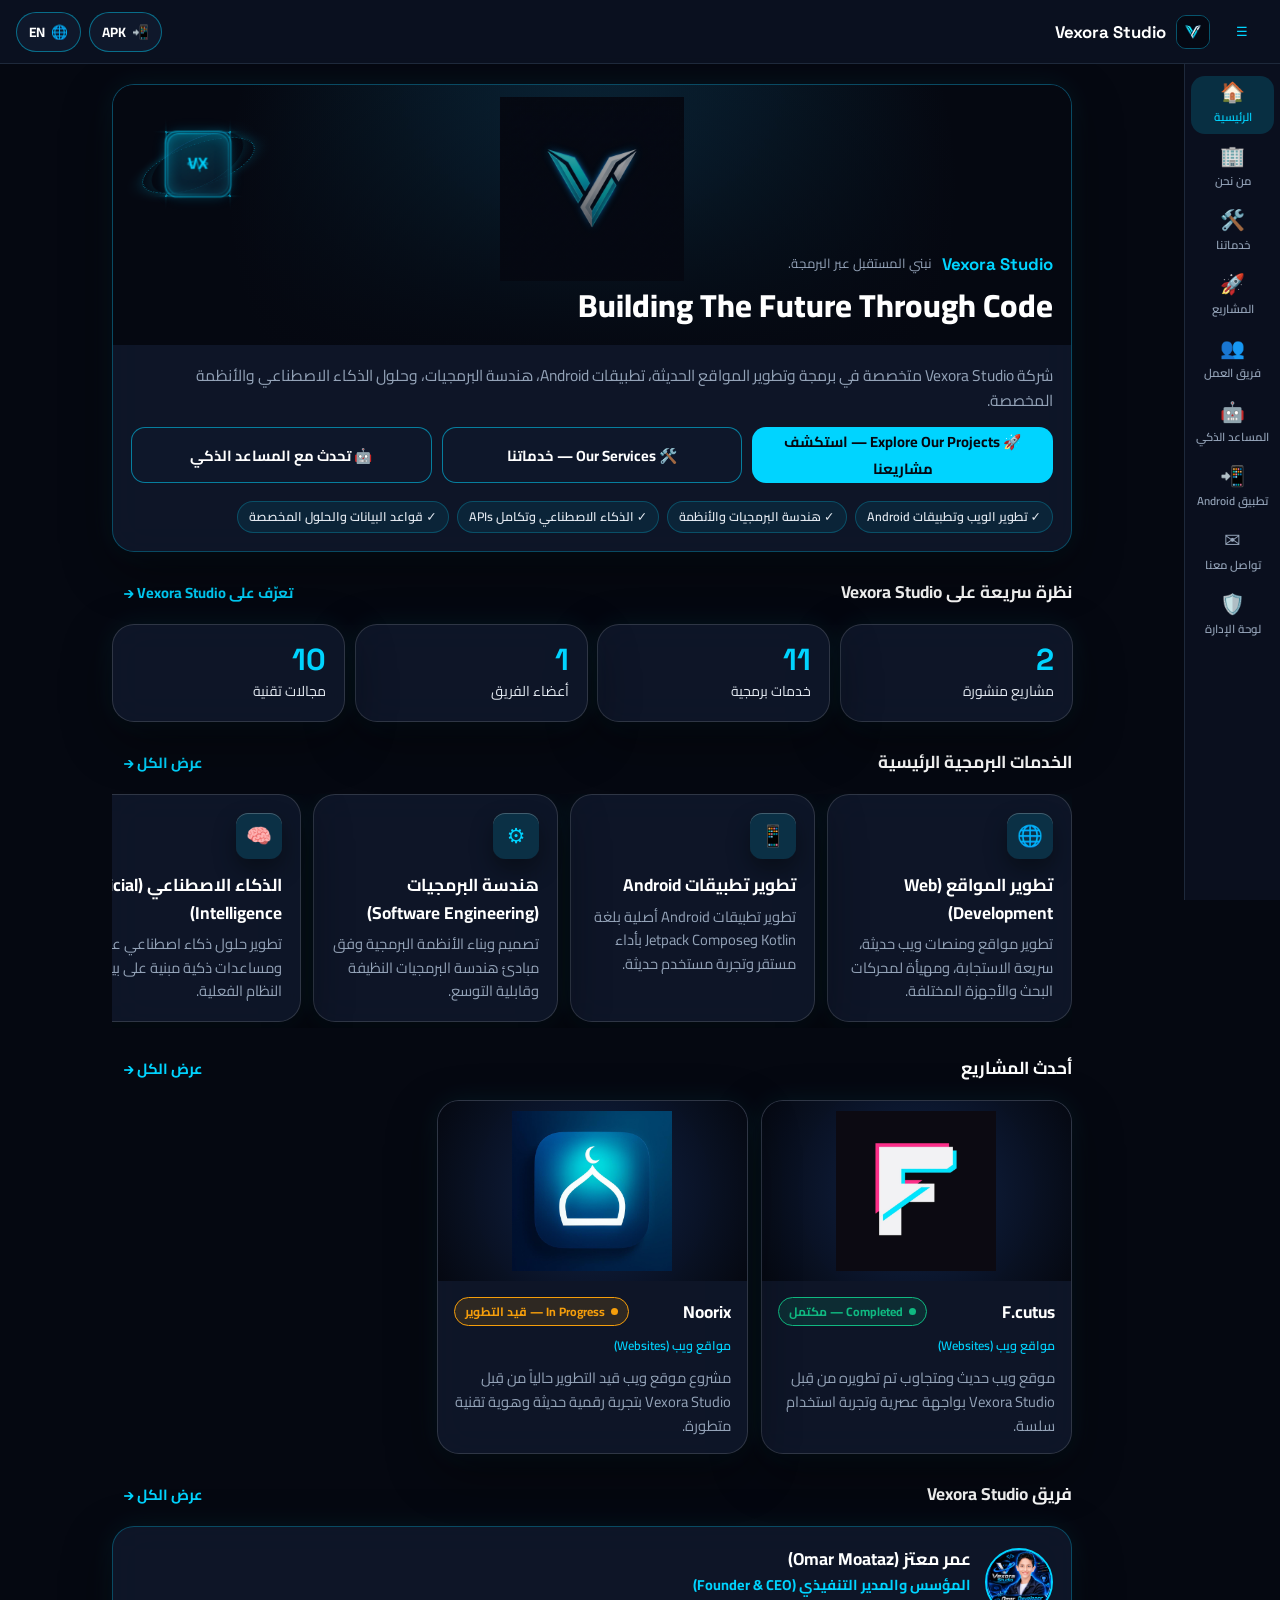
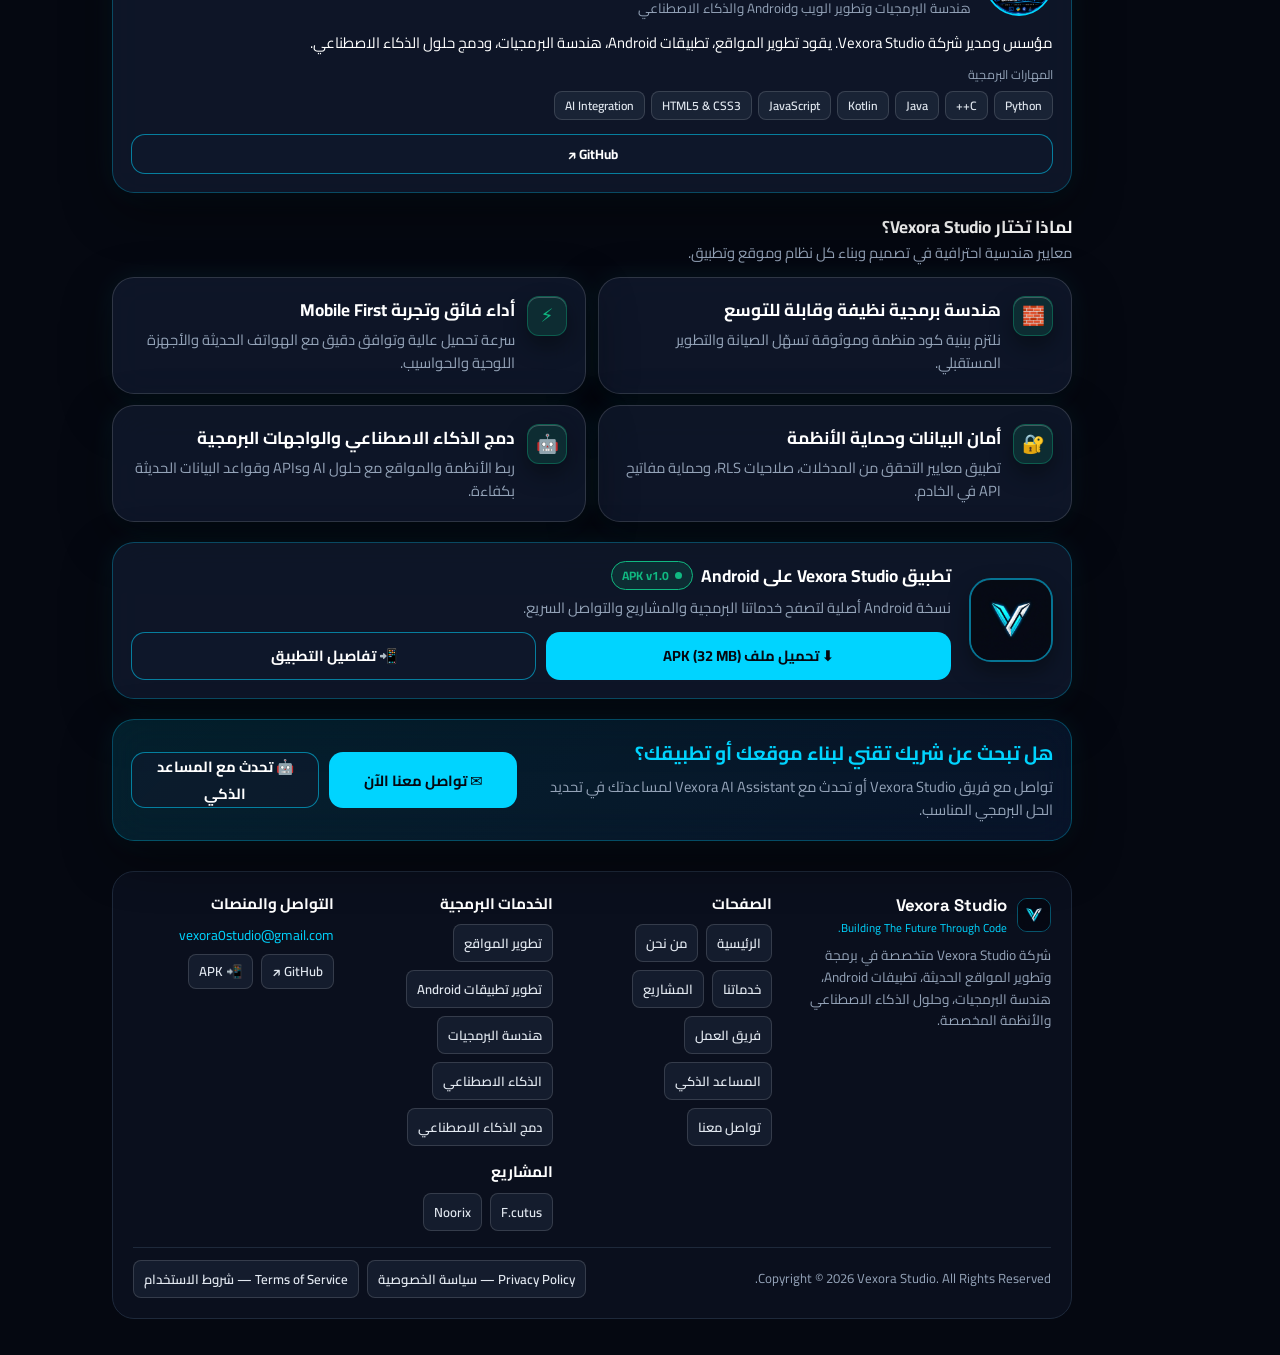
==== commit 6164d2ca: "feat: optimize UI and enhance SEO/backend schema - Add comprehensive SEO metadata and Open Graph tag" ====
--- a/website/index.html
+++ b/website/index.html
@@ -3,18 +3,23 @@
 <head>
   <meta charset="UTF-8" />
   <meta name="viewport" content="width=device-width, initial-scale=1.0" />
-  <title>Vexora Studio — شركة هندسة البرمجيات وتطوير المواقع وتطبيقات Android</title>
-  <meta name="description" content="Vexora Studio — شركة برمجيات وهندسة رقمية متخصصة في تطوير المواقع، تطبيقات Android، والأنظمة البرمجية المتكاملة." />
+  <title>Vexora Studio — Building The Future Through Code | شركة تطوير برمجيات</title>
+  <meta name="description" content="Vexora Studio is a software development company specializing in modern websites, Android mobile applications, software engineering, databases, APIs, and AI-powered solutions." />
   <meta name="theme-color" content="#050811" />
-  <meta property="og:title" content="Vexora Studio — Software Engineering Studio" />
-  <meta property="og:description" content="تطوير المواقع، تطبيقات Android الأصلية، والأنظمة البرمجية المتقدمة." />
+  <link rel="canonical" href="https://vexora0studio.github.io/Vexora_Website_Offical/" />
+  <meta property="og:title" content="Vexora Studio — Building The Future Through Code." />
+  <meta property="og:description" content="Software development company specializing in Web Development, Android App Development, Software Engineering, Databases, APIs & AI Solutions." />
   <meta property="og:type" content="website" />
+  <meta property="og:url" content="https://vexora0studio.github.io/Vexora_Website_Offical/" />
   <meta property="og:image" content="vexora-logo.png" />
+  <meta name="twitter:card" content="summary_large_image" />
+  <meta name="twitter:title" content="Vexora Studio — Software Development Company" />
+  <meta name="twitter:description" content="Building The Future Through Code." />
   <link id="faviconLink" rel="icon" type="image/png" href="vexora-logo.png" />
   <link rel="preconnect" href="https://fonts.googleapis.com" />
   <link rel="preconnect" href="https://fonts.gstatic.com" crossorigin />
   <link href="https://fonts.googleapis.com/css2?family=Cairo:wght@400;600;700;800&family=Plus+Jakarta+Sans:wght@400;500;600;700;800&family=Space+Grotesk:wght@500;700&display=swap" rel="stylesheet" />
-  <link rel="stylesheet" href="styles.css?v=20261126c" />
+  <link rel="stylesheet" href="styles.css?v=20261126d" />
 </head>
 <body>
   <div class="ambient-bg" aria-hidden="true">
@@ -100,6 +105,9 @@
 
   <div id="toast" class="toast" role="status" aria-live="polite" hidden></div>
 
-  <script src="app.js?v=20261126c"></script>
+  <script src="vexora-config.js?v=20261126d"></script>
+  <script src="supabase-client.js?v=20261126d"></script>
+  <script src="i18n.js?v=20261126d"></script>
+  <script src="app.js?v=20261126d"></script>
 </body>
 </html>
--- a/website/styles.css
+++ b/website/styles.css
@@ -44,7 +44,8 @@
   color: var(--text-primary);
   font-family: "Cairo", "Plus Jakarta Sans", system-ui, -apple-system, sans-serif;
   line-height: 1.6;
-  overflow-x: hidden;
+  overflow-x: clip;
+  -webkit-tap-highlight-color: transparent;
 }
 
 html[dir="ltr"] body {
@@ -1576,5 +1577,59 @@
   }
 }
 
-
-
+/* 4-Column Desktop Footer & Infinix Hot 60 5G Mobile-First Optimization */
+.footer-grid.footer-four {
+  grid-template-columns: 1.3fr 1fr 1fr 1fr;
+}
+
+.chat-box {
+  min-height: 280px;
+  max-height: 55vh;
+}
+
+@media (max-width: 900px) {
+  .footer-grid.footer-four {
+    grid-template-columns: repeat(2, 1fr);
+  }
+}
+
+@media (max-width: 760px) {
+  .glass-card,
+  .faq-item {
+    backdrop-filter: blur(8px);
+    -webkit-backdrop-filter: blur(8px);
+  }
+
+  .glow {
+    filter: blur(75px);
+    opacity: 0.7;
+  }
+
+  .ambient-cube-float {
+    display: none;
+  }
+
+  .footer-grid.footer-four {
+    grid-template-columns: 1fr;
+  }
+
+  .chat-input-row {
+    flex-direction: column;
+  }
+
+  .chat-input-row .btn {
+    width: 100%;
+  }
+
+  .two-col-grid {
+    grid-template-columns: 1fr;
+  }
+
+  .btn-row > .btn {
+    min-width: 100%;
+  }
+}
+
+
+
+
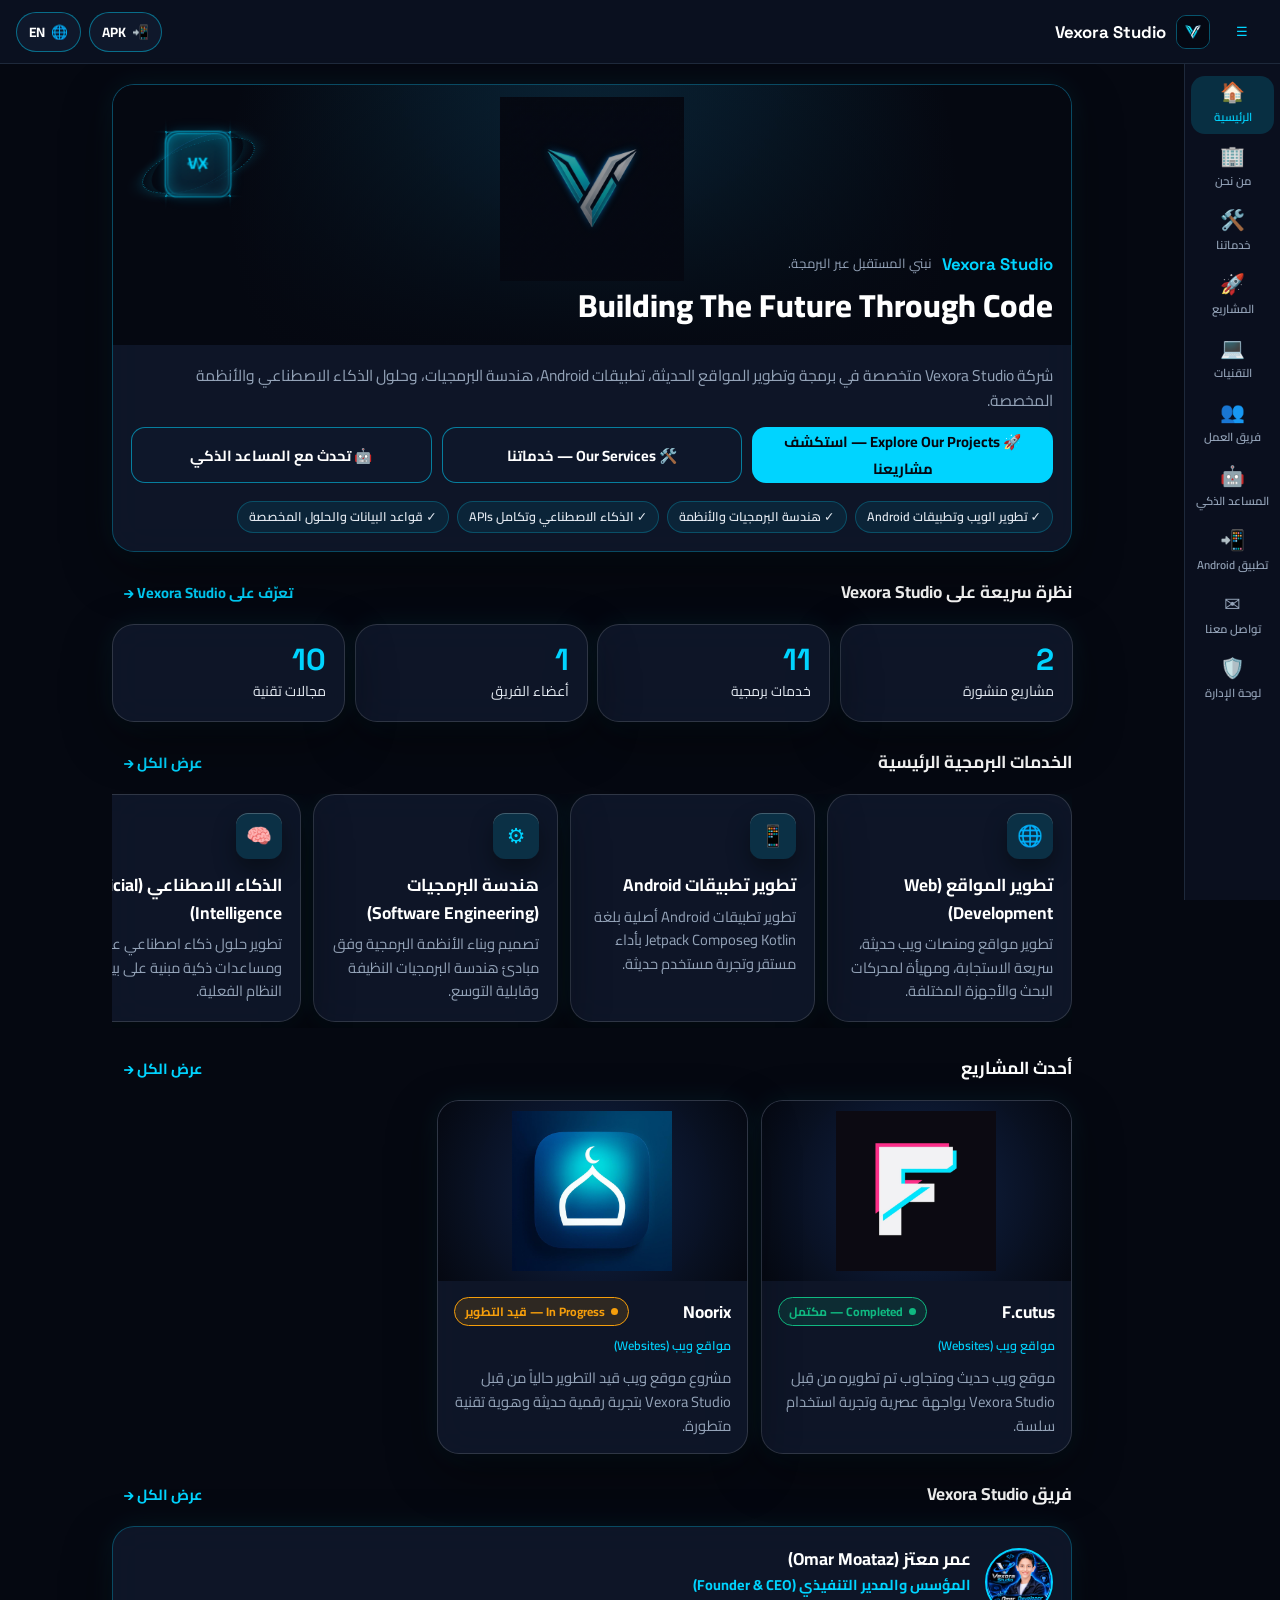
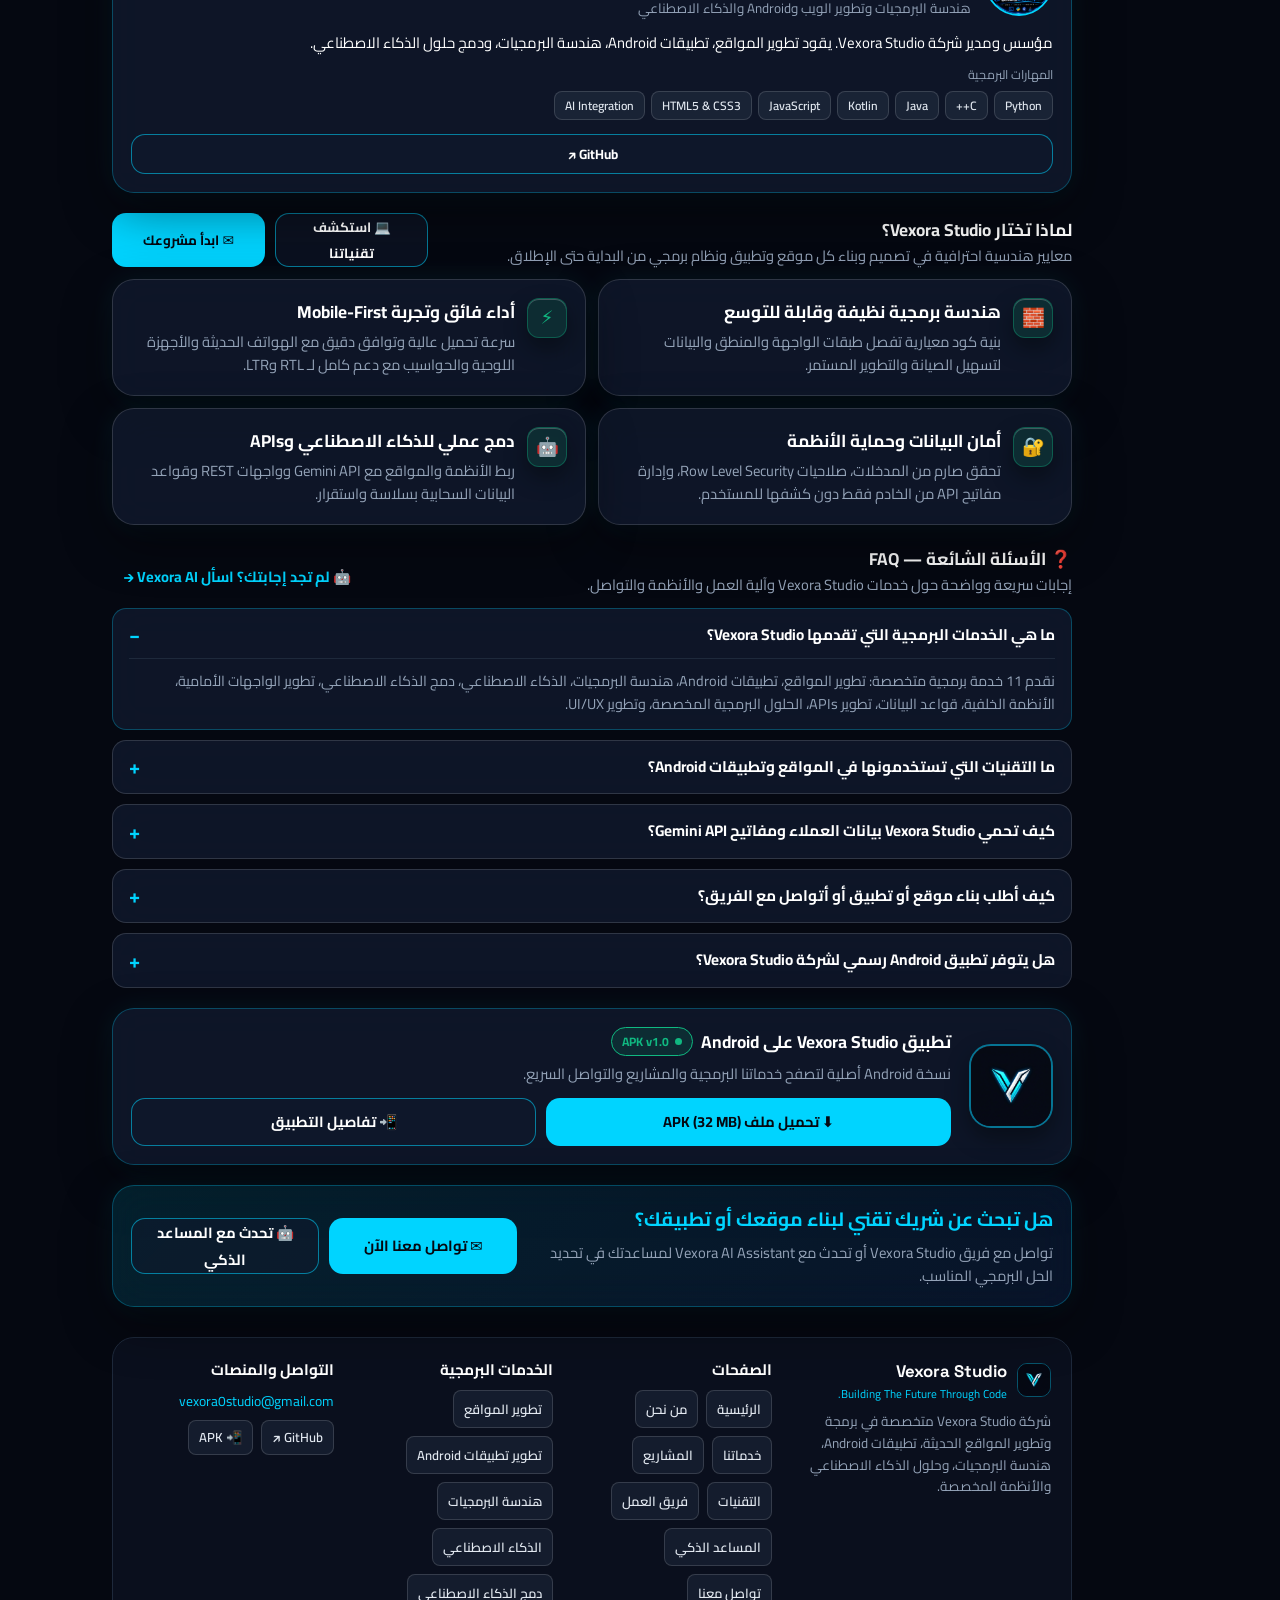
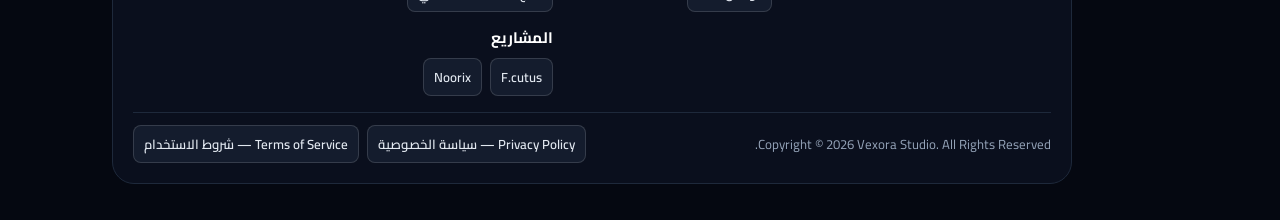
==== commit e386298b: "feat: enhance site SEO, UI responsiveness, and AI data - Added Schema.org metadata for better SEO - " ====
--- a/website/index.html
+++ b/website/index.html
@@ -19,7 +19,24 @@
   <link rel="preconnect" href="https://fonts.googleapis.com" />
   <link rel="preconnect" href="https://fonts.gstatic.com" crossorigin />
   <link href="https://fonts.googleapis.com/css2?family=Cairo:wght@400;600;700;800&family=Plus+Jakarta+Sans:wght@400;500;600;700;800&family=Space+Grotesk:wght@500;700&display=swap" rel="stylesheet" />
-  <link rel="stylesheet" href="styles.css?v=20261126d" />
+  <link rel="stylesheet" href="styles.css?v=20261127a" />
+  <script type="application/ld+json">
+  {
+    "@context": "https://schema.org",
+    "@type": "Organization",
+    "name": "Vexora Studio",
+    "url": "https://vexora0studio.github.io/Vexora_Website_Offical/",
+    "logo": "https://vexora0studio.github.io/Vexora_Website_Offical/website/vexora-logo.png",
+    "email": "mailto:vexora0studio@gmail.com",
+    "founder": {
+      "@type": "Person",
+      "name": "Omar Moataz"
+    },
+    "sameAs": [
+      "https://github.com/Vexora0studio"
+    ]
+  }
+  </script>
 </head>
 <body>
   <div class="ambient-bg" aria-hidden="true">
@@ -105,9 +122,9 @@
 
   <div id="toast" class="toast" role="status" aria-live="polite" hidden></div>
 
-  <script src="vexora-config.js?v=20261126d"></script>
-  <script src="supabase-client.js?v=20261126d"></script>
-  <script src="i18n.js?v=20261126d"></script>
-  <script src="app.js?v=20261126d"></script>
+  <script src="vexora-config.js?v=20261127a"></script>
+  <script src="supabase-client.js?v=20261127a"></script>
+  <script src="i18n.js?v=20261127a"></script>
+  <script src="app.js?v=20261127a"></script>
 </body>
 </html>
--- a/website/styles.css
+++ b/website/styles.css
@@ -1609,6 +1609,24 @@
     display: none;
   }
 
+  .bottom-nav {
+    height: calc(var(--bottombar-h) + env(safe-area-inset-bottom, 0px));
+    padding-bottom: calc(4px + env(safe-area-inset-bottom, 0px));
+  }
+
+  .main-content {
+    padding-bottom: calc(var(--bottombar-h) + env(safe-area-inset-bottom, 0px) + 24px);
+  }
+
+  .chips-scroll {
+    -webkit-overflow-scrolling: touch;
+    scrollbar-width: none;
+  }
+
+  .chips-scroll::-webkit-scrollbar {
+    display: none;
+  }
+
   .footer-grid.footer-four {
     grid-template-columns: 1fr;
   }
@@ -1630,6 +1648,53 @@
   }
 }
 
-
-
-
+.tech-rel-row {
+  display: flex;
+  flex-direction: column;
+  gap: 6px;
+  padding-top: 8px;
+  border-top: 1px solid var(--subtle-outline);
+}
+
+.tech-rel-label {
+  font-size: 0.78rem;
+  font-weight: 700;
+  color: var(--neon-cyan);
+}
+
+@media (max-width: 420px) {
+  .top-app-bar {
+    padding: 0 10px;
+  }
+
+  .brand-name {
+    font-size: 0.94rem;
+  }
+
+  .lang-chip {
+    padding: 0 9px;
+    font-size: 0.78rem;
+    min-height: 36px;
+  }
+
+  .main-content {
+    padding: 14px 10px calc(var(--bottombar-h) + env(safe-area-inset-bottom, 0px) + 20px);
+  }
+
+  .glass-card {
+    padding: 14px;
+    border-radius: 18px;
+  }
+
+  .hero-banner-wrap {
+    height: 225px;
+  }
+
+  .bottom-item {
+    font-size: 0.64rem;
+  }
+}
+
+
+
+
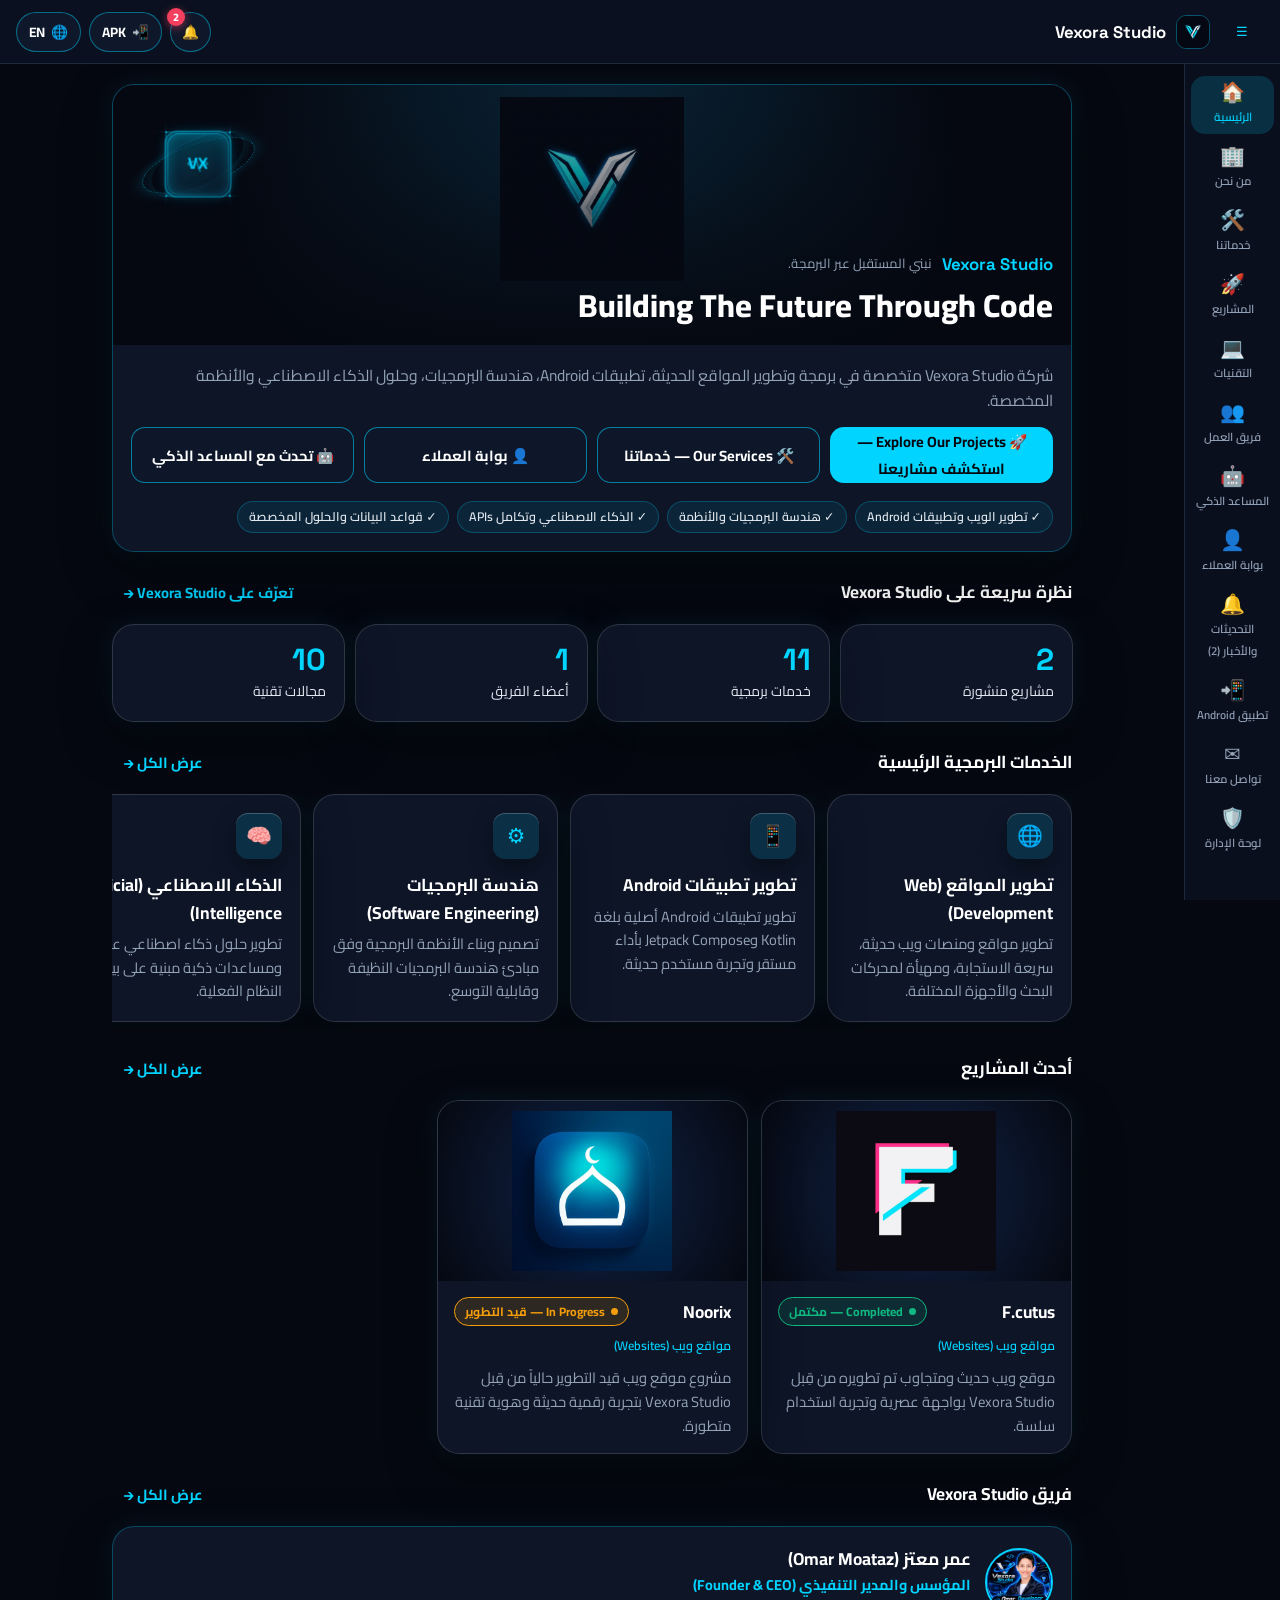
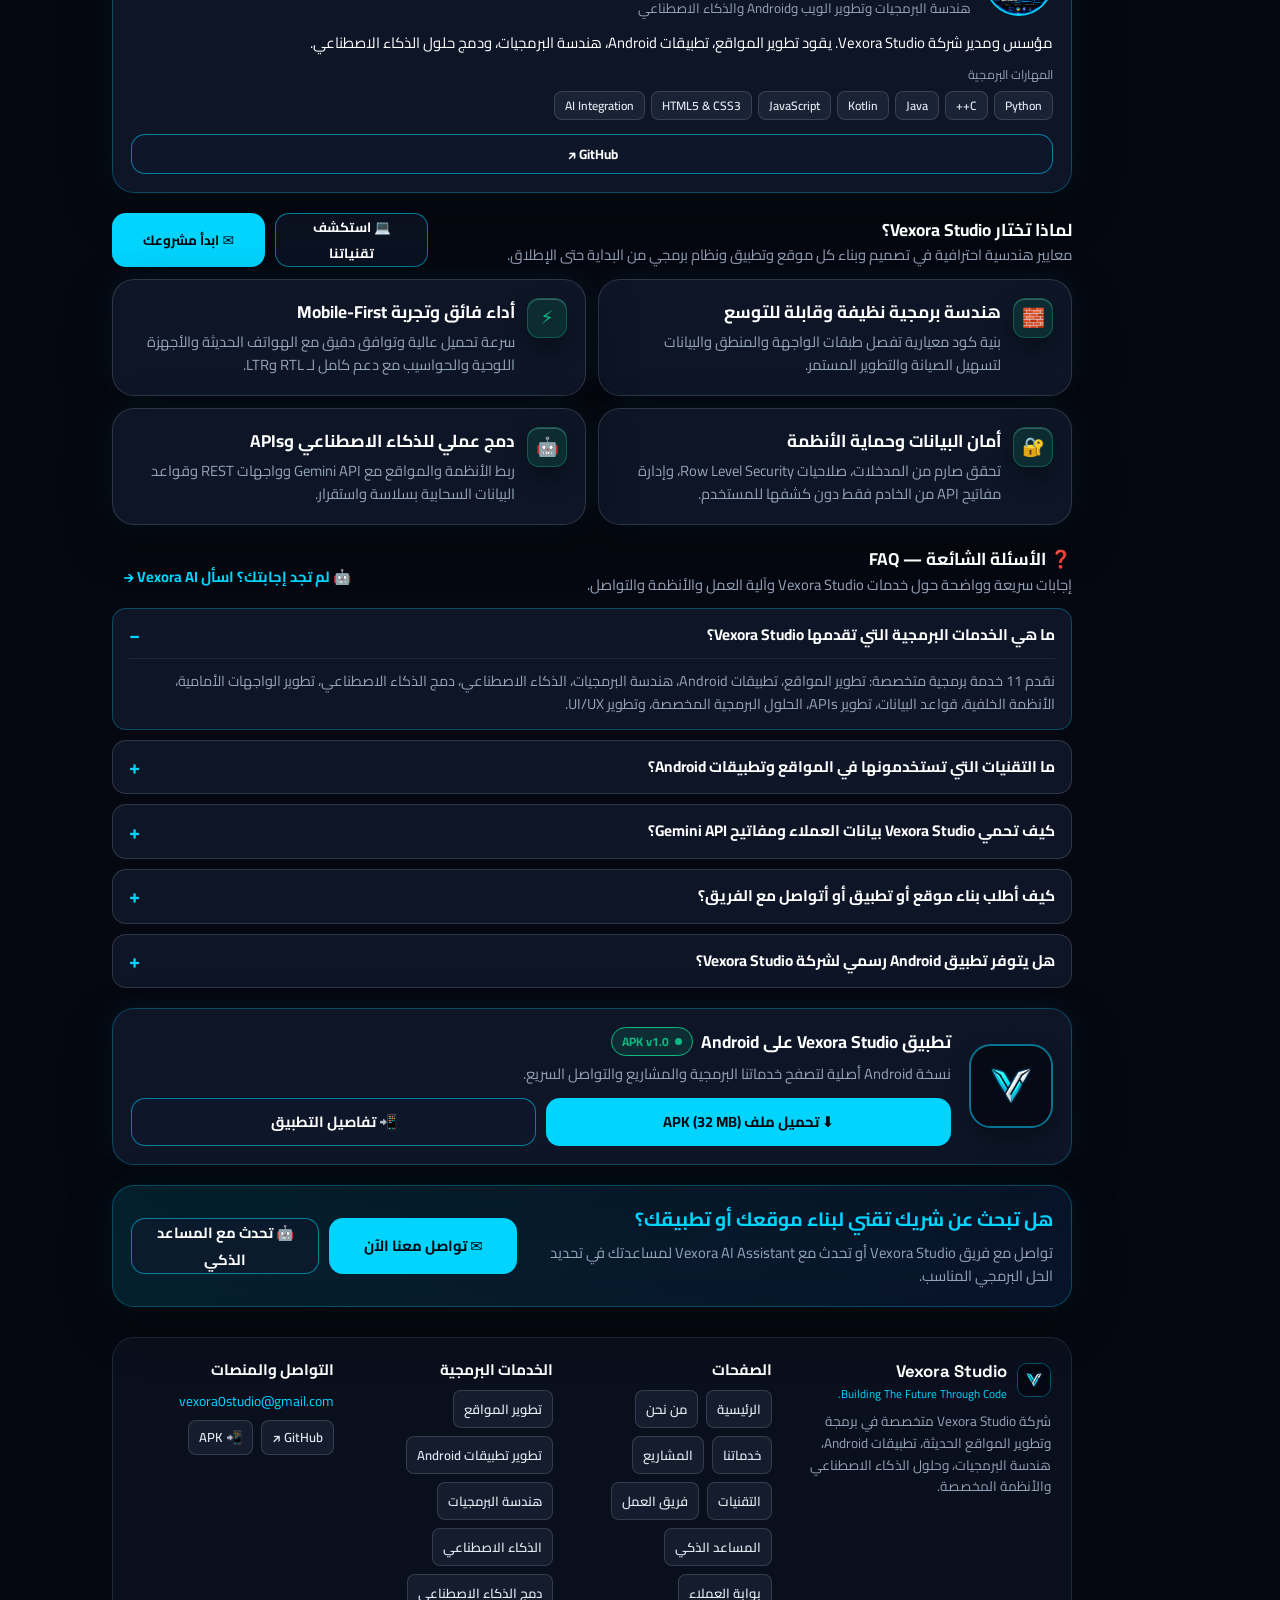
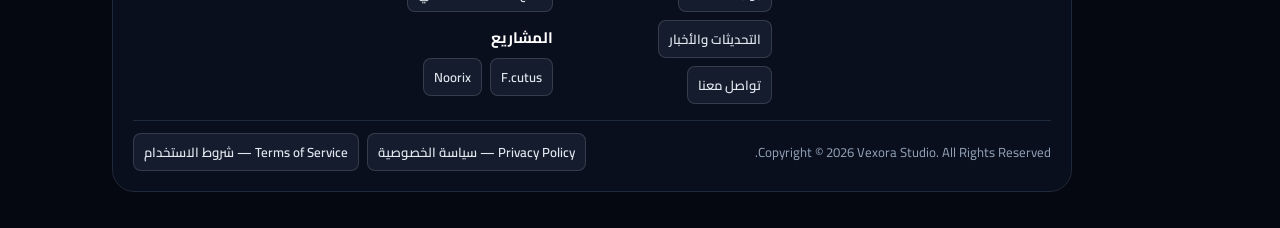
==== commit b49efc9e: "feat: add notification system and update project schema - Implement notification button and badge in" ====
--- a/website/index.html
+++ b/website/index.html
@@ -19,7 +19,7 @@
   <link rel="preconnect" href="https://fonts.googleapis.com" />
   <link rel="preconnect" href="https://fonts.gstatic.com" crossorigin />
   <link href="https://fonts.googleapis.com/css2?family=Cairo:wght@400;600;700;800&family=Plus+Jakarta+Sans:wght@400;500;600;700;800&family=Space+Grotesk:wght@500;700&display=swap" rel="stylesheet" />
-  <link rel="stylesheet" href="styles.css?v=20261127a" />
+  <link rel="stylesheet" href="styles.css?v=20261128b" />
   <script type="application/ld+json">
   {
     "@context": "https://schema.org",
@@ -72,6 +72,10 @@
     </div>
 
     <div class="topbar-actions">
+      <button id="topbarNotifBtn" class="lang-chip notif-btn" type="button" aria-label="Notifications">
+        <span>🔔</span>
+        <span id="topbarNotifBadge" class="notif-badge" hidden>0</span>
+      </button>
       <button id="topbarDownloadBtn" class="lang-chip" type="button" aria-label="Download Android APK">
         <span>📲</span>
         <span id="topbarDownloadLabel">APK</span>
@@ -122,9 +126,11 @@
 
   <div id="toast" class="toast" role="status" aria-live="polite" hidden></div>
 
-  <script src="vexora-config.js?v=20261127a"></script>
-  <script src="supabase-client.js?v=20261127a"></script>
-  <script src="i18n.js?v=20261127a"></script>
-  <script src="app.js?v=20261127a"></script>
+  <script src="vexora-config.js?v=20261128b"></script>
+  <script src="supabase-client.js?v=20261128b"></script>
+  <script src="i18n.js?v=20261128b"></script>
+  <script src="portal-ui.js?v=20261128b"></script>
+  <script src="admin-enterprise.js?v=20261128b"></script>
+  <script src="app.js?v=20261128b"></script>
 </body>
 </html>
--- a/website/styles.css
+++ b/website/styles.css
@@ -1693,8 +1693,596 @@
   .bottom-item {
     font-size: 0.64rem;
   }
-}
-
-
-
-
+
+  .notif-btn {
+    padding: 0 8px;
+    min-height: 36px;
+  }
+
+  .topbar-actions {
+    gap: 5px;
+  }
+}
+
+/* =========================================================
+   Vexora Portal, Notifications, Video, AI Errors & Analytics
+   ========================================================= */
+.notif-btn {
+  position: relative;
+  padding: 0 11px;
+}
+
+.notif-badge {
+  position: absolute;
+  top: -5px;
+  inset-inline-end: -4px;
+  min-width: 18px;
+  height: 18px;
+  padding: 0 5px;
+  border-radius: 999px;
+  background: var(--error);
+  color: #ffffff;
+  font-size: 0.68rem;
+  font-weight: 800;
+  line-height: 18px;
+  text-align: center;
+  box-shadow: 0 2px 8px rgba(244, 63, 94, 0.55);
+}
+
+.notif-badge[hidden] {
+  display: none;
+}
+
+.project-video-frame {
+  width: 100%;
+  aspect-ratio: 16 / 9;
+  border-radius: 14px;
+  overflow: hidden;
+  border: 1px solid rgba(0, 212, 255, 0.35);
+  background: #04070f;
+}
+
+.project-video-frame iframe,
+.project-video-frame video {
+  width: 100%;
+  height: 100%;
+  border: 0;
+  display: block;
+  object-fit: cover;
+}
+
+.ai-error-banner {
+  display: flex;
+  flex-wrap: wrap;
+  align-items: center;
+  justify-content: space-between;
+  gap: 10px;
+  padding: 10px 14px;
+  border-radius: var(--radius-md);
+  background: rgba(244, 63, 94, 0.14);
+  border: 1px solid rgba(244, 63, 94, 0.48);
+  color: #fecdd3;
+  font-size: 0.88rem;
+}
+
+.req-progress-bar {
+  display: grid;
+  grid-template-columns: repeat(4, minmax(0, 1fr));
+  gap: 8px;
+}
+
+.req-step {
+  padding: 8px 10px;
+  border-radius: 10px;
+  background: rgba(17, 26, 46, 0.65);
+  border: 1px solid var(--subtle-outline);
+  color: var(--text-muted);
+  font-size: 0.76rem;
+  font-weight: 600;
+  text-align: center;
+}
+
+.req-step.active {
+  background: rgba(0, 212, 255, 0.15);
+  border-color: rgba(0, 212, 255, 0.55);
+  color: var(--neon-cyan);
+}
+
+@media (max-width: 600px) {
+  .req-progress-bar {
+    grid-template-columns: repeat(2, minmax(0, 1fr));
+  }
+}
+
+.analytics-bar-row {
+  display: flex;
+  flex-direction: column;
+  gap: 5px;
+}
+
+.analytics-bar-track {
+  width: 100%;
+  height: 8px;
+  border-radius: 999px;
+  background: rgba(30, 41, 59, 0.8);
+  overflow: hidden;
+}
+
+.analytics-bar-fill {
+  height: 100%;
+  border-radius: 999px;
+  background: linear-gradient(90deg, var(--neon-cyan), var(--electric-blue));
+  transition: width 0.35s ease;
+}
+
+.reveal-on-scroll {
+  opacity: 0;
+  transform: translateY(14px);
+  transition: opacity 0.42s cubic-bezier(0.22, 1, 0.36, 1), transform 0.42s cubic-bezier(0.22, 1, 0.36, 1);
+  will-change: opacity, transform;
+}
+
+.reveal-on-scroll.is-revealed {
+  opacity: 1;
+  transform: none;
+}
+
+@media (prefers-reduced-motion: reduce) {
+  .reveal-on-scroll {
+    opacity: 1 !important;
+    transform: none !important;
+    transition: none !important;
+  }
+}
+
+/* =========================================================
+   Enterprise Admin Panel & Light/Dark Theme Tokens
+   ========================================================= */
+.btn-danger {
+  background: linear-gradient(135deg, #e11d48, #be123c);
+  color: #ffffff;
+  border: 1px solid rgba(251, 113, 133, 0.45);
+  box-shadow: 0 6px 18px rgba(225, 29, 72, 0.25);
+}
+
+.btn-danger:hover {
+  filter: brightness(1.08);
+}
+
+.status-pill.danger {
+  background: rgba(244, 63, 94, 0.16);
+  border-color: rgba(244, 63, 94, 0.5);
+  color: #fda4af;
+}
+
+.status-pill.neutral {
+  background: rgba(148, 163, 184, 0.14);
+  border-color: rgba(148, 163, 184, 0.35);
+  color: var(--text-soft);
+}
+
+.ent-auth-wrap {
+  max-width: 540px;
+  margin: 12px auto 32px;
+}
+
+.ent-shell {
+  display: grid;
+  grid-template-columns: 256px minmax(0, 1fr);
+  gap: 18px;
+  align-items: start;
+}
+
+.ent-shell.collapsed {
+  grid-template-columns: 74px minmax(0, 1fr);
+}
+
+.ent-sidebar {
+  position: sticky;
+  top: calc(var(--topbar-h) + 14px);
+  padding: 12px;
+  display: flex;
+  flex-direction: column;
+  gap: 10px;
+  max-height: calc(100vh - var(--topbar-h) - 28px);
+  overflow-y: auto;
+}
+
+.ent-sidebar-head {
+  display: flex;
+  align-items: center;
+  justify-content: space-between;
+  gap: 8px;
+  padding: 4px 6px 8px;
+  border-bottom: 1px solid var(--subtle-outline);
+}
+
+.ent-brand-title {
+  font-weight: 800;
+  font-size: 0.92rem;
+  color: var(--neon-cyan);
+  letter-spacing: 0.03em;
+  white-space: nowrap;
+  overflow: hidden;
+  text-overflow: ellipsis;
+}
+
+.ent-shell.collapsed .ent-brand-title,
+.ent-shell.collapsed .ent-nav-label,
+.ent-shell.collapsed .ent-nav-badge {
+  display: none;
+}
+
+.ent-nav-list {
+  display: flex;
+  flex-direction: column;
+  gap: 4px;
+}
+
+.ent-nav-item {
+  width: 100%;
+  min-height: 44px;
+  padding: 8px 10px;
+  border-radius: 12px;
+  border: 1px solid transparent;
+  background: transparent;
+  color: var(--text-soft);
+  font: inherit;
+  font-size: 0.88rem;
+  font-weight: 600;
+  display: flex;
+  align-items: center;
+  gap: 10px;
+  cursor: pointer;
+  text-align: start;
+  transition: background 0.18s ease, border-color 0.18s ease, color 0.18s ease;
+}
+
+.ent-shell.collapsed .ent-nav-item {
+  justify-content: center;
+  padding: 8px;
+}
+
+.ent-nav-item:hover {
+  background: rgba(0, 212, 255, 0.09);
+  color: var(--text-primary);
+}
+
+.ent-nav-item.active {
+  background: rgba(0, 212, 255, 0.16);
+  border-color: rgba(0, 212, 255, 0.45);
+  color: var(--neon-cyan);
+}
+
+.ent-nav-icon {
+  font-size: 1.05rem;
+  line-height: 1;
+  flex-shrink: 0;
+}
+
+.ent-nav-label {
+  flex: 1;
+  min-width: 0;
+  overflow: hidden;
+  text-overflow: ellipsis;
+  white-space: nowrap;
+}
+
+.ent-nav-badge {
+  min-width: 22px;
+  height: 20px;
+  padding: 0 6px;
+  border-radius: 999px;
+  background: rgba(0, 212, 255, 0.2);
+  color: var(--neon-cyan);
+  font-size: 0.72rem;
+  font-weight: 800;
+  display: inline-grid;
+  place-items: center;
+}
+
+.ent-workspace {
+  min-width: 0;
+  display: flex;
+  flex-direction: column;
+  gap: 16px;
+}
+
+.ent-topbar {
+  padding: 14px 18px;
+  display: flex;
+  flex-wrap: wrap;
+  align-items: center;
+  justify-content: space-between;
+  gap: 12px;
+}
+
+.ent-kpi-grid {
+  display: grid;
+  grid-template-columns: repeat(auto-fit, minmax(156px, 1fr));
+  gap: 12px;
+}
+
+.ent-kpi-card {
+  padding: 14px 16px;
+  display: flex;
+  flex-direction: column;
+  gap: 6px;
+}
+
+.ent-kpi-card .stat-value {
+  font-size: 1.45rem;
+}
+
+.ent-chart-bars {
+  display: grid;
+  grid-auto-flow: column;
+  grid-auto-columns: minmax(28px, 1fr);
+  gap: 10px;
+  align-items: end;
+  min-height: 170px;
+  padding: 12px 6px 4px;
+  overflow-x: auto;
+}
+
+.ent-chart-col {
+  display: flex;
+  flex-direction: column;
+  align-items: center;
+  gap: 6px;
+  min-width: 0;
+}
+
+.ent-chart-val {
+  font-size: 0.74rem;
+  font-weight: 700;
+  color: var(--text-soft);
+}
+
+.ent-chart-bar-wrap {
+  width: 100%;
+  max-width: 40px;
+  height: 112px;
+  border-radius: 10px;
+  background: rgba(30, 41, 59, 0.55);
+  display: flex;
+  align-items: flex-end;
+  padding: 3px;
+  overflow: hidden;
+}
+
+.ent-chart-bar {
+  width: 100%;
+  min-height: 4px;
+  border-radius: 7px;
+  background: linear-gradient(180deg, var(--neon-cyan), var(--electric-blue));
+  transition: height 0.3s ease;
+}
+
+.ent-chart-lbl {
+  font-size: 0.72rem;
+  color: var(--text-muted);
+  white-space: nowrap;
+  overflow: hidden;
+  text-overflow: ellipsis;
+  max-width: 100%;
+}
+
+.ent-table-wrap {
+  width: 100%;
+  overflow-x: auto;
+  padding: 6px;
+}
+
+.ent-table {
+  width: 100%;
+  border-collapse: collapse;
+  font-size: 0.86rem;
+}
+
+.ent-table th,
+.ent-table td {
+  padding: 10px 12px;
+  text-align: start;
+  border-bottom: 1px solid var(--subtle-outline);
+  vertical-align: middle;
+}
+
+.ent-table th {
+  font-size: 0.76rem;
+  font-weight: 800;
+  text-transform: uppercase;
+  letter-spacing: 0.04em;
+  color: var(--neon-cyan);
+  background: rgba(0, 212, 255, 0.06);
+  white-space: nowrap;
+}
+
+.ent-table tbody tr:hover {
+  background: rgba(0, 212, 255, 0.04);
+}
+
+.ent-table tbody tr:last-child td {
+  border-bottom: none;
+}
+
+.ent-changelog-pre {
+  margin: 0;
+  padding: 10px 12px;
+  border-radius: var(--radius-sm);
+  border: 1px solid var(--subtle-outline);
+  background: rgba(5, 8, 17, 0.55);
+  color: var(--text-soft);
+  font-family: "Space Grotesk", ui-monospace, SFMono-Regular, monospace;
+  font-size: 0.82rem;
+  line-height: 1.55;
+  white-space: pre-wrap;
+  word-break: break-word;
+}
+
+@media (max-width: 960px) {
+  .ent-shell,
+  .ent-shell.collapsed {
+    grid-template-columns: 1fr;
+  }
+
+  .ent-sidebar {
+    position: static;
+    max-height: none;
+    padding: 10px;
+  }
+
+  .ent-shell.collapsed .ent-brand-title,
+  .ent-shell.collapsed .ent-nav-label,
+  .ent-shell.collapsed .ent-nav-badge {
+    display: initial;
+  }
+
+  .ent-nav-list {
+    flex-direction: row;
+    overflow-x: auto;
+    padding-bottom: 4px;
+    gap: 6px;
+  }
+
+  .ent-nav-item {
+    width: auto;
+    flex-shrink: 0;
+    padding: 8px 12px;
+  }
+}
+
+/* =========================================================
+   Light Theme Overrides ([data-theme="light"])
+   ========================================================= */
+html[data-theme="light"] {
+  --bg-obsidian: #f1f5f9;
+  --bg-surface: #ffffff;
+  --bg-elevated: #e2e8f0;
+  --glass-fill: rgba(255, 255, 255, 0.9);
+  --glass-border: rgba(2, 132, 199, 0.25);
+  --glass-white-border: rgba(15, 23, 42, 0.1);
+
+  --neon-cyan: #0284c7;
+  --neon-cyan-glow: rgba(2, 132, 199, 0.2);
+  --electric-blue: #1d4ed8;
+  --deep-cobalt: #e0f2fe;
+
+  --text-primary: #0f172a;
+  --text-soft: #334155;
+  --text-muted: #64748b;
+  --subtle-outline: #cbd5e1;
+  --shadow-glow: 0 12px 30px rgba(15, 23, 42, 0.08), 0 0 18px rgba(2, 132, 199, 0.06);
+}
+
+html[data-theme="light"] .top-app-bar {
+  background: rgba(255, 255, 255, 0.94);
+}
+
+html[data-theme="light"] .nav-rail,
+html[data-theme="light"] .drawer-sheet,
+html[data-theme="light"] .bottom-nav {
+  background: rgba(255, 255, 255, 0.96);
+}
+
+html[data-theme="light"] .lang-chip,
+html[data-theme="light"] .chip-btn,
+html[data-theme="light"] .tech-chip,
+html[data-theme="light"] .req-step,
+html[data-theme="light"] .ent-chart-bar-wrap,
+html[data-theme="light"] .analytics-bar-track {
+  background: rgba(226, 232, 240, 0.8);
+  color: var(--text-primary);
+}
+
+html[data-theme="light"] .chip-btn.active {
+  background: rgba(2, 132, 199, 0.16);
+  color: #0369a1;
+  border-color: rgba(2, 132, 199, 0.45);
+}
+
+html[data-theme="light"] .field input,
+html[data-theme="light"] .field textarea,
+html[data-theme="light"] .field select,
+html[data-theme="light"] .ai-bubble-bot,
+html[data-theme="light"] .ent-changelog-pre {
+  background: #f8fafc;
+  color: var(--text-primary);
+}
+
+html[data-theme="light"] .modal-backdrop {
+  background: rgba(15, 23, 42, 0.45);
+}
+
+html[data-theme="light"] .modal-card {
+  background: #ffffff;
+}
+
+html[data-theme="light"] .toast {
+  background: #0f172a;
+  color: #ffffff;
+}
+
+html[data-theme="light"] .status-pill.cyan {
+  color: #0369a1;
+}
+
+html[data-theme="light"] .status-pill.success {
+  color: #047857;
+}
+
+html[data-theme="light"] .status-pill.warning {
+  color: #b45309;
+}
+
+html[data-theme="light"] .status-pill.error,
+html[data-theme="light"] .status-pill.danger {
+  color: #be123c;
+}
+
+html[data-theme="light"] .ai-error-banner {
+  color: #9f1239;
+}
+
+/* =========================================================
+   Print / PDF Report Styling
+   ========================================================= */
+@media print {
+  body {
+    background: #ffffff !important;
+    color: #0f172a !important;
+  }
+
+  .ambient-bg,
+  .top-app-bar,
+  .nav-rail,
+  .bottom-nav,
+  .drawer-backdrop,
+  .drawer-sheet,
+  .ent-sidebar,
+  .modal-backdrop,
+  .toast,
+  .btn,
+  .icon-btn {
+    display: none !important;
+  }
+
+  .app-shell,
+  .main-content,
+  .ent-shell,
+  .ent-workspace {
+    display: block !important;
+    margin: 0 !important;
+    padding: 0 !important;
+    width: 100% !important;
+  }
+
+  .glass-card {
+    background: #ffffff !important;
+    border: 1px solid #cbd5e1 !important;
+    box-shadow: none !important;
+    break-inside: avoid;
+    color: #0f172a !important;
+  }
+}
+
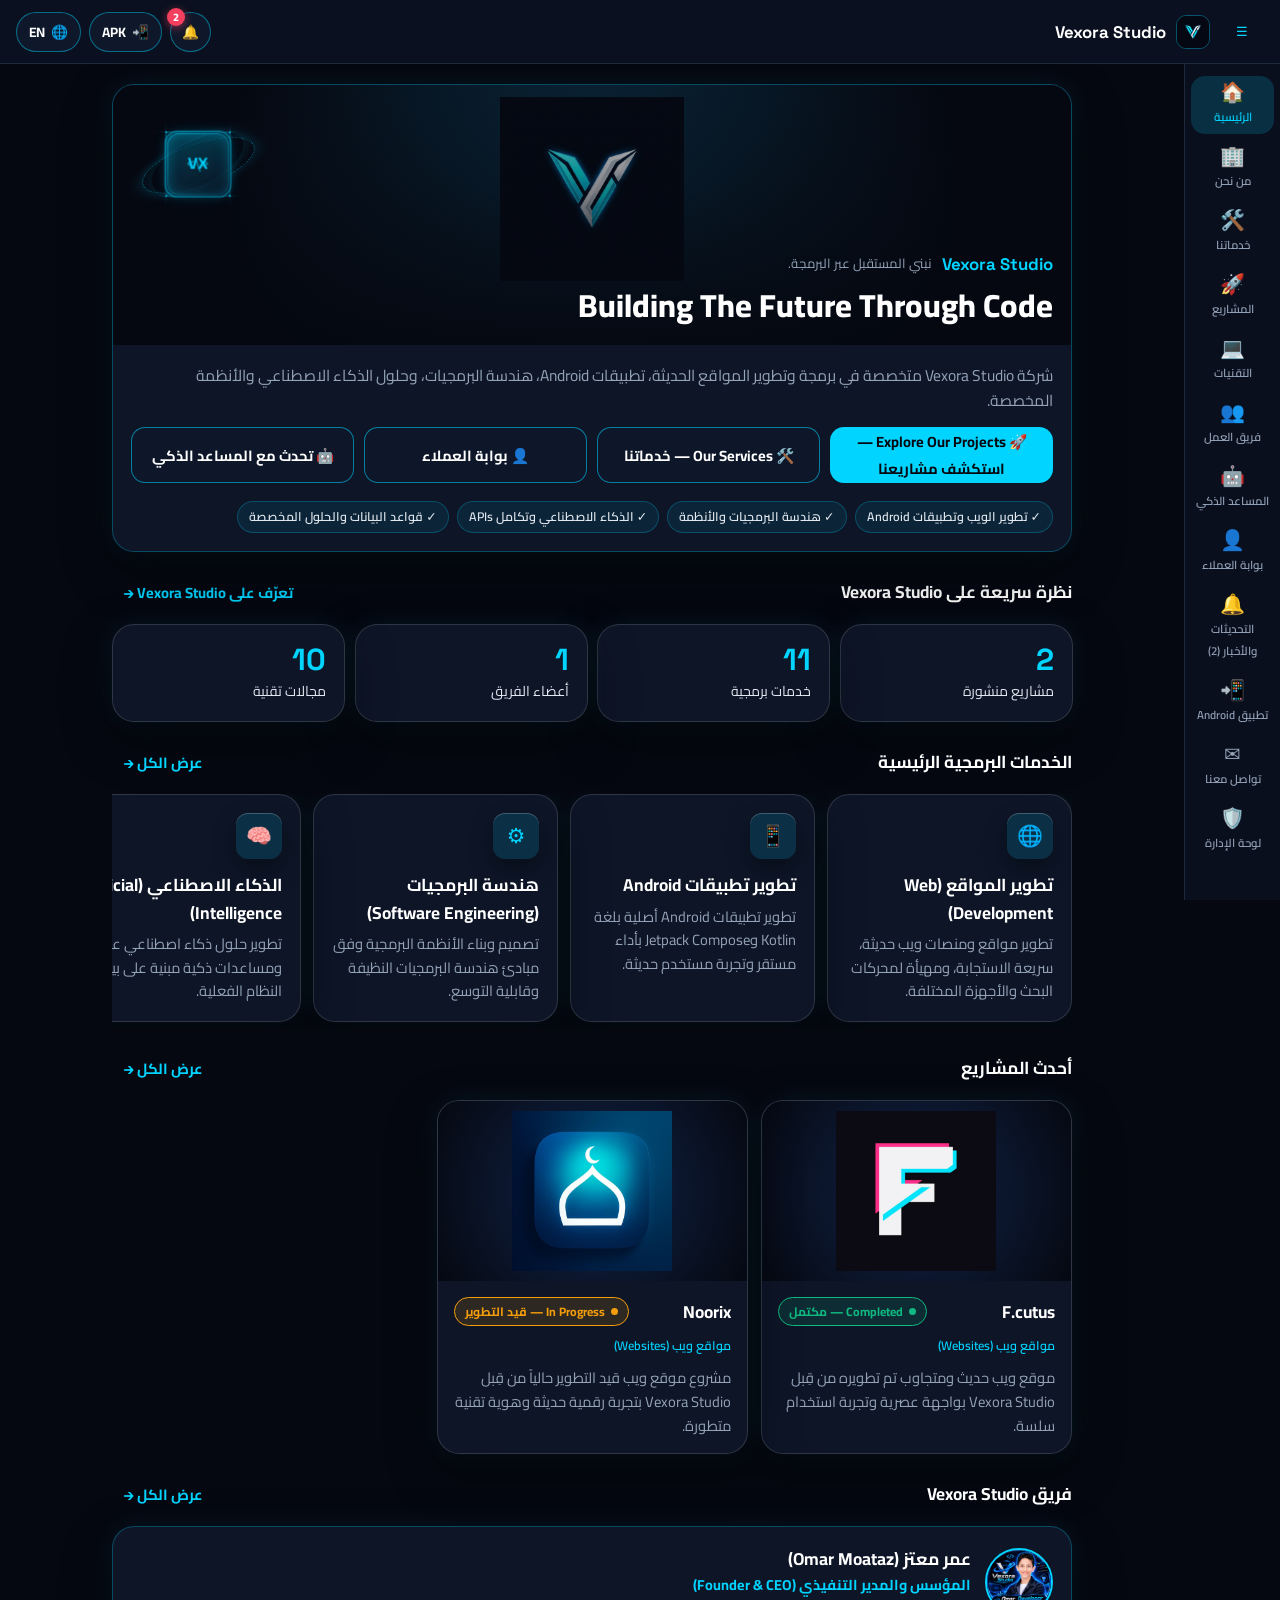
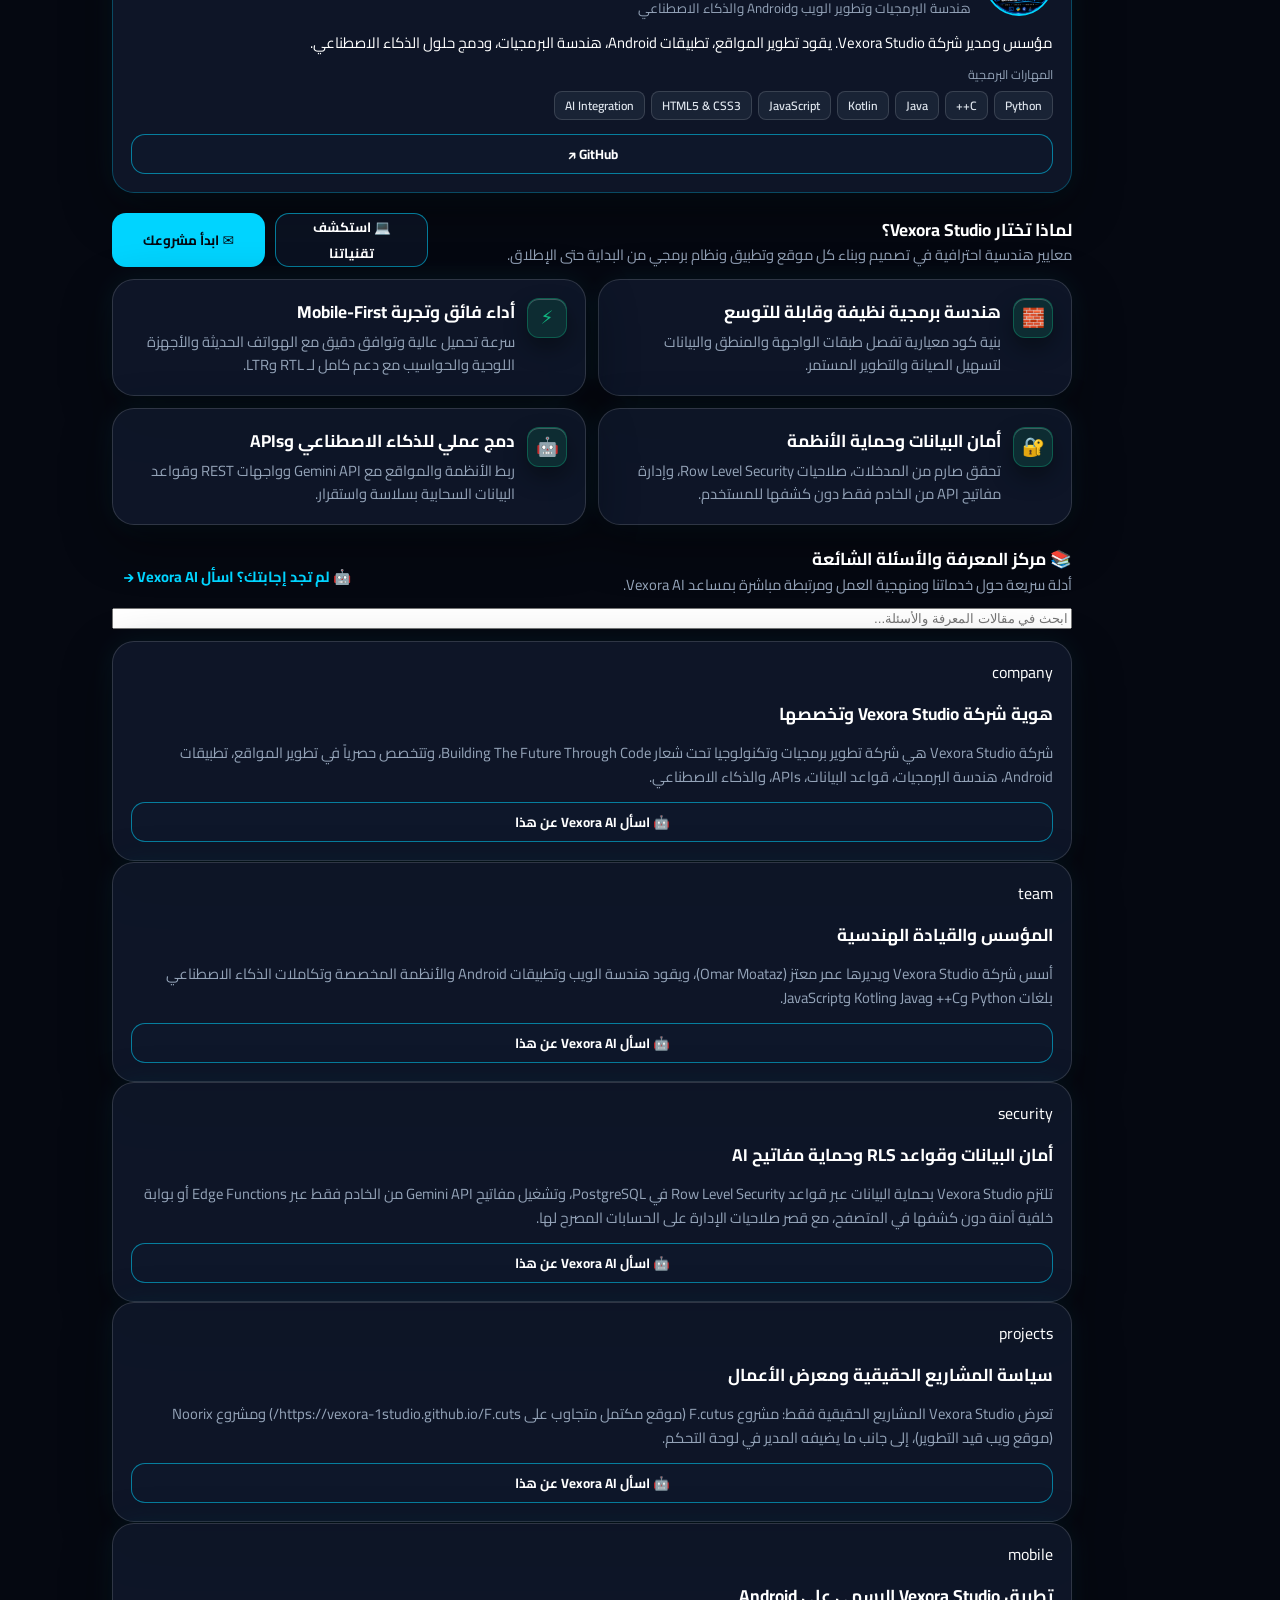
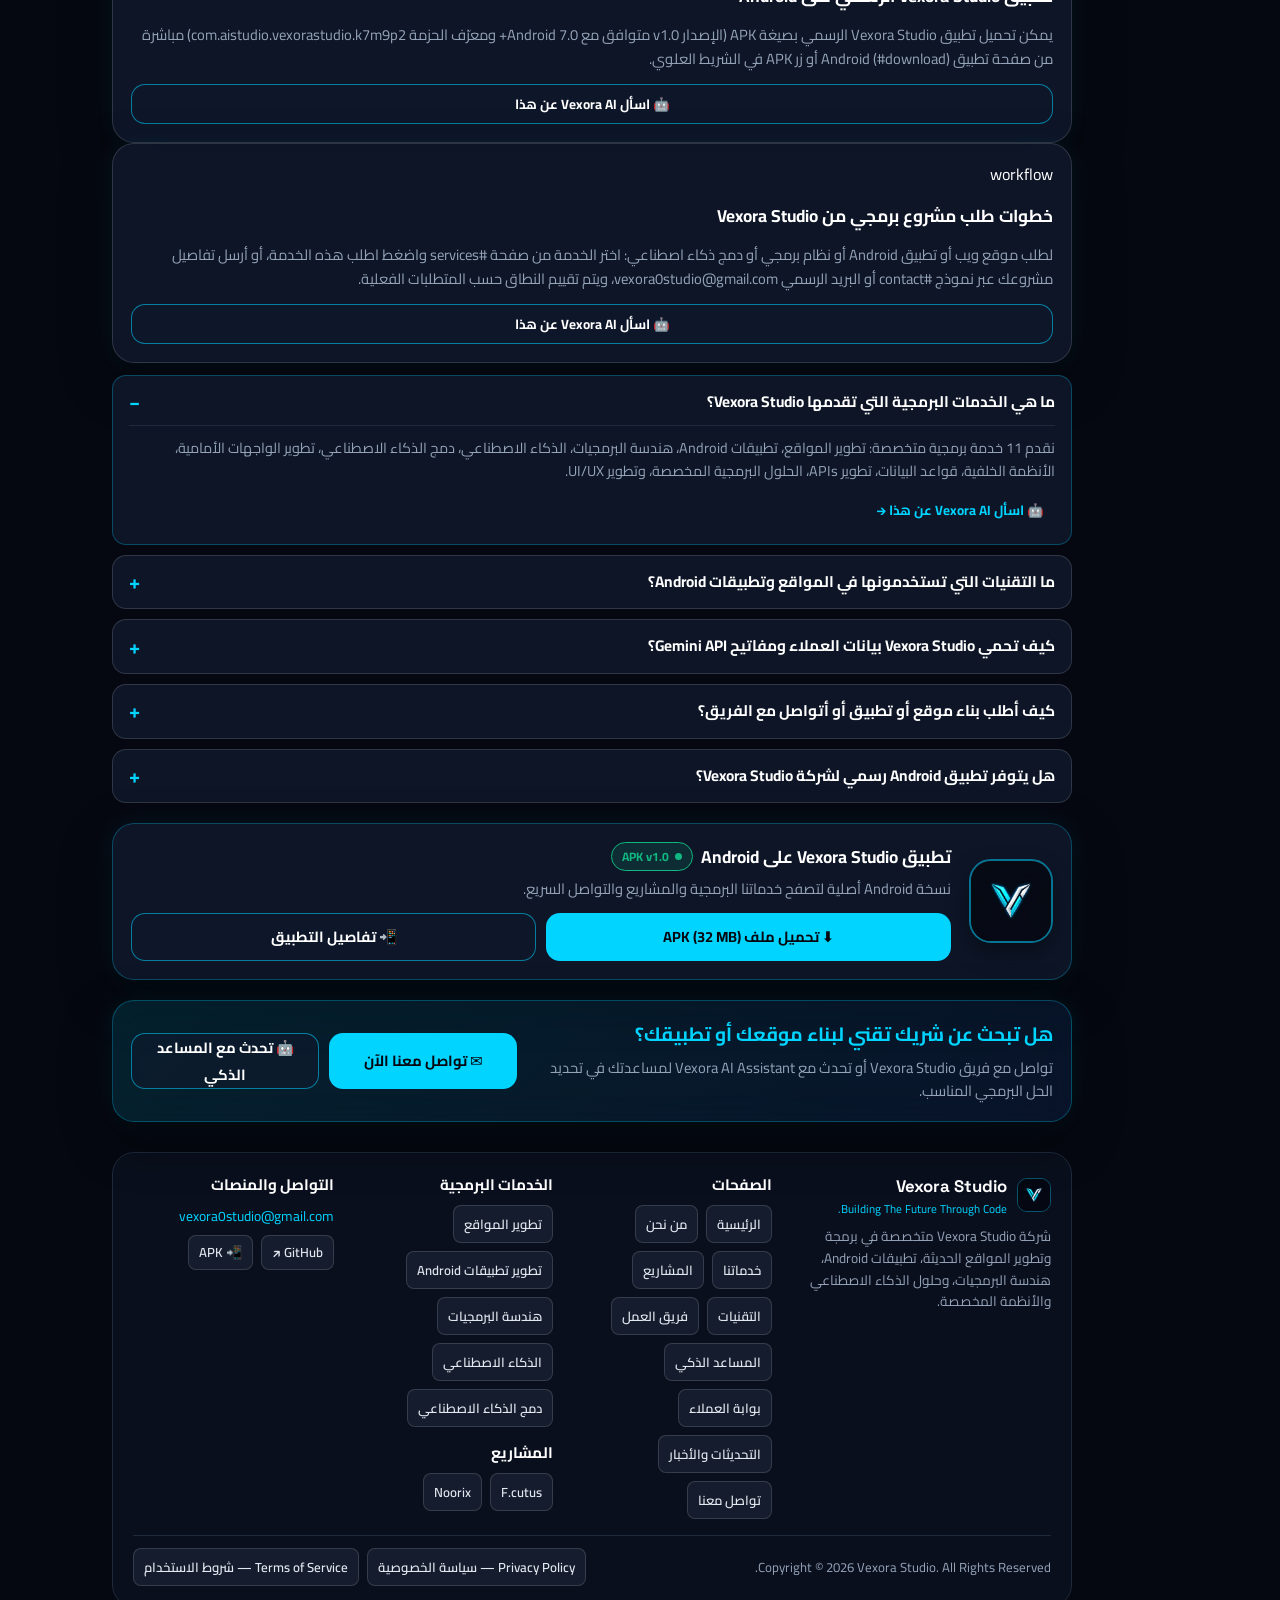
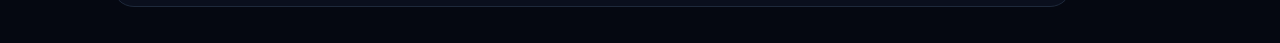
==== commit df5cc669: "feat: implement project management and ecosystem features Expand the project schema to include track" ====
--- a/website/index.html
+++ b/website/index.html
@@ -19,7 +19,7 @@
   <link rel="preconnect" href="https://fonts.googleapis.com" />
   <link rel="preconnect" href="https://fonts.gstatic.com" crossorigin />
   <link href="https://fonts.googleapis.com/css2?family=Cairo:wght@400;600;700;800&family=Plus+Jakarta+Sans:wght@400;500;600;700;800&family=Space+Grotesk:wght@500;700&display=swap" rel="stylesheet" />
-  <link rel="stylesheet" href="styles.css?v=20261128b" />
+  <link rel="stylesheet" href="styles.css?v=20261128d" />
   <script type="application/ld+json">
   {
     "@context": "https://schema.org",
@@ -126,11 +126,13 @@
 
   <div id="toast" class="toast" role="status" aria-live="polite" hidden></div>
 
-  <script src="vexora-config.js?v=20261128b"></script>
-  <script src="supabase-client.js?v=20261128b"></script>
-  <script src="i18n.js?v=20261128b"></script>
-  <script src="portal-ui.js?v=20261128b"></script>
-  <script src="admin-enterprise.js?v=20261128b"></script>
-  <script src="app.js?v=20261128b"></script>
+  <script src="vexora-config.js?v=20261128d"></script>
+  <script src="supabase-client.js?v=20261128d"></script>
+  <script src="i18n.js?v=20261128d"></script>
+  <script src="ecosystem-ui.js?v=20261128d"></script>
+  <script src="portal-ui.js?v=20261128d"></script>
+  <script src="admin-enterprise.js?v=20261128d"></script>
+  <script src="vexora-ai-platform.js?v=20261128d"></script>
+  <script src="app.js?v=20261128d"></script>
 </body>
 </html>
--- a/website/styles.css
+++ b/website/styles.css
@@ -2286,3 +2286,373 @@
   }
 }
 
+/* =========================================================
+   VEXORA AI — AUTONOMOUS MULTIMODAL WORKSPACE UI
+   ========================================================= */
+.vx-ai-shell {
+  display: grid;
+  grid-template-columns: 272px minmax(0, 1fr);
+  gap: 16px;
+  align-items: start;
+}
+
+.vx-ai-shell.collapsed {
+  grid-template-columns: 60px minmax(0, 1fr);
+}
+
+.vx-ai-sidebar {
+  position: sticky;
+  top: calc(var(--topbar-h) + 12px);
+  padding: 12px;
+  display: flex;
+  flex-direction: column;
+  gap: 10px;
+  max-height: calc(100vh - var(--topbar-h) - 26px);
+  overflow: hidden;
+}
+
+.vx-ai-side-head {
+  display: flex;
+  align-items: center;
+  gap: 8px;
+}
+
+.vx-ai-side-body {
+  display: flex;
+  flex-direction: column;
+  gap: 10px;
+  min-height: 0;
+  flex: 1;
+}
+
+.vx-ai-shell.collapsed .vx-ai-side-body,
+.vx-ai-shell.collapsed #vxNewChatBtn {
+  display: none;
+}
+
+.vx-thread-list {
+  display: flex;
+  flex-direction: column;
+  gap: 6px;
+  overflow-y: auto;
+  max-height: 330px;
+  padding-inline-end: 2px;
+}
+
+.vx-thread-item {
+  display: flex;
+  align-items: center;
+  gap: 4px;
+  padding: 6px 8px;
+  border-radius: 12px;
+  border: 1px solid transparent;
+  background: rgba(15, 23, 42, 0.45);
+  transition: border-color 0.18s ease, background 0.18s ease;
+}
+
+.vx-thread-item:hover {
+  border-color: rgba(0, 212, 255, 0.35);
+  background: rgba(0, 212, 255, 0.08);
+}
+
+.vx-thread-item.active {
+  border-color: rgba(0, 212, 255, 0.6);
+  background: rgba(0, 212, 255, 0.14);
+}
+
+.vx-thread-select {
+  flex: 1;
+  min-width: 0;
+  border: 0;
+  background: transparent;
+  color: var(--text-primary);
+  text-align: start;
+  cursor: pointer;
+  display: flex;
+  flex-direction: column;
+  gap: 2px;
+  padding: 2px;
+  font: inherit;
+}
+
+.vx-thread-title {
+  font-size: 0.84rem;
+  font-weight: 700;
+  white-space: nowrap;
+  overflow: hidden;
+  text-overflow: ellipsis;
+}
+
+.vx-thread-meta {
+  font-size: 0.72rem;
+  color: var(--text-muted);
+}
+
+.vx-thread-actions {
+  display: flex;
+  gap: 2px;
+  flex-shrink: 0;
+}
+
+.vx-side-tools {
+  display: flex;
+  flex-direction: column;
+  gap: 6px;
+  padding-top: 8px;
+  border-top: 1px solid var(--subtle-outline);
+}
+
+.vx-ai-main {
+  min-width: 0;
+  display: flex;
+  flex-direction: column;
+  gap: 12px;
+}
+
+.vx-ai-topbar {
+  padding: 12px 16px;
+  display: flex;
+  align-items: center;
+  justify-content: space-between;
+  flex-wrap: wrap;
+  gap: 10px;
+}
+
+#vxMobileThreadsBtn {
+  display: none;
+}
+
+.vx-compact-select {
+  min-height: 36px;
+  padding: 4px 10px;
+  border-radius: 10px;
+  border: 1px solid rgba(0, 212, 255, 0.35);
+  background: rgba(11, 17, 32, 0.85);
+  color: var(--text-primary);
+  font: inherit;
+  font-size: 0.84rem;
+  font-weight: 600;
+}
+
+.vx-chat-container {
+  display: flex;
+  flex-direction: column;
+  gap: 10px;
+  padding: 14px;
+}
+
+.vx-chat-box {
+  min-height: 360px;
+  max-height: 62vh;
+  overflow-y: auto;
+  display: flex;
+  flex-direction: column;
+  gap: 12px;
+  padding: 6px 4px;
+}
+
+.vx-composer {
+  display: flex;
+  align-items: flex-end;
+  gap: 8px;
+  padding: 8px;
+  border-radius: 14px;
+  border: 1px solid rgba(0, 212, 255, 0.32);
+  background: rgba(5, 8, 17, 0.62);
+}
+
+.vx-composer textarea {
+  flex: 1;
+  min-width: 0;
+  min-height: 44px;
+  max-height: 150px;
+  border: 0;
+  background: transparent;
+  color: var(--text-primary);
+  font: inherit;
+  font-size: 0.94rem;
+  resize: vertical;
+  outline: none;
+  padding: 8px 4px;
+}
+
+.vx-msg-actions {
+  display: flex;
+  flex-wrap: wrap;
+  gap: 4px;
+  margin-top: 8px;
+  padding-top: 6px;
+  border-top: 1px solid rgba(148, 163, 184, 0.16);
+}
+
+.vx-fb-active {
+  color: var(--neon-cyan) !important;
+  background: rgba(0, 212, 255, 0.14) !important;
+  border-radius: 8px;
+}
+
+.vx-thought-box {
+  margin: 4px 0 8px;
+  padding: 8px 10px;
+  border-radius: 10px;
+  background: rgba(41, 121, 255, 0.1);
+  border: 1px solid rgba(41, 121, 255, 0.32);
+  font-size: 0.82rem;
+}
+
+.vx-thought-box summary {
+  cursor: pointer;
+  font-weight: 700;
+  color: var(--neon-cyan);
+}
+
+.vx-thought-text {
+  margin-top: 6px;
+  color: var(--text-soft);
+  white-space: pre-wrap;
+  line-height: 1.5;
+}
+
+.vx-sources-box {
+  margin-top: 8px;
+  padding-top: 8px;
+  border-top: 1px solid rgba(148, 163, 184, 0.16);
+}
+
+.vx-typing-dots {
+  display: inline-block;
+  color: var(--neon-cyan);
+  font-weight: 600;
+  animation: vxPulse 1.2s ease-in-out infinite;
+}
+
+@keyframes vxPulse {
+  0%, 100% { opacity: 0.5; }
+  50% { opacity: 1; }
+}
+
+/* Markdown & Syntax Highlighting */
+.vx-md-body {
+  display: flex;
+  flex-direction: column;
+  gap: 4px;
+  line-height: 1.65;
+  word-break: break-word;
+}
+
+.vx-md-p {
+  margin: 0;
+}
+
+.vx-md-h {
+  margin: 6px 0 2px;
+  color: var(--neon-cyan);
+}
+
+.vx-md-list {
+  margin: 2px 0 4px;
+  padding-inline-start: 20px;
+}
+
+.vx-md-quote {
+  margin: 4px 0;
+  padding: 6px 12px;
+  border-inline-start: 3px solid var(--neon-cyan);
+  background: rgba(0, 212, 255, 0.08);
+  border-radius: 6px;
+  color: var(--text-soft);
+}
+
+.vx-md-link {
+  color: var(--neon-cyan);
+  text-decoration: underline;
+}
+
+.vx-inline-code {
+  padding: 1px 6px;
+  border-radius: 6px;
+  background: rgba(0, 212, 255, 0.14);
+  color: var(--neon-cyan);
+  font-family: "Space Grotesk", ui-monospace, monospace;
+  font-size: 0.86em;
+}
+
+.vx-code-card {
+  margin: 6px 0;
+  border-radius: 12px;
+  overflow: hidden;
+  border: 1px solid rgba(0, 212, 255, 0.32);
+  background: #040814;
+  direction: ltr;
+  text-align: left;
+}
+
+.vx-code-head {
+  display: flex;
+  align-items: center;
+  justify-content: space-between;
+  padding: 6px 12px;
+  background: rgba(15, 23, 42, 0.92);
+  border-bottom: 1px solid rgba(148, 163, 184, 0.18);
+}
+
+.vx-code-lang {
+  font-family: "Space Grotesk", monospace;
+  font-size: 0.76rem;
+  font-weight: 700;
+  text-transform: uppercase;
+  color: var(--neon-cyan);
+}
+
+.vx-code-pre {
+  margin: 0;
+  padding: 12px;
+  overflow-x: auto;
+  font-family: "Space Grotesk", ui-monospace, SFMono-Regular, monospace;
+  font-size: 0.84rem;
+  line-height: 1.55;
+  color: #e2e8f0;
+}
+
+.vx-tok-kw { color: #38bdf8; font-weight: 700; }
+.vx-tok-str { color: #34d399; }
+.vx-tok-com { color: #64748b; font-style: italic; }
+.vx-tok-num { color: #f59e0b; }
+
+.vx-sandbox-frame {
+  width: 100%;
+  height: 360px;
+  border: 1px solid rgba(0, 212, 255, 0.35);
+  border-radius: 12px;
+  background: #ffffff;
+}
+
+@media (max-width: 960px) {
+  .vx-ai-shell,
+  .vx-ai-shell.collapsed {
+    grid-template-columns: 1fr;
+  }
+
+  .vx-ai-sidebar {
+    position: static;
+    max-height: none;
+  }
+
+  .vx-ai-shell.collapsed .vx-ai-sidebar {
+    display: none;
+  }
+
+  #vxMobileThreadsBtn {
+    display: inline-flex;
+  }
+}
+
+html[data-theme="light"] .vx-thread-item {
+  background: rgba(241, 245, 249, 0.9);
+}
+
+html[data-theme="light"] .vx-compact-select,
+html[data-theme="light"] .vx-composer {
+  background: #f8fafc;
+  color: var(--text-primary);
+}
